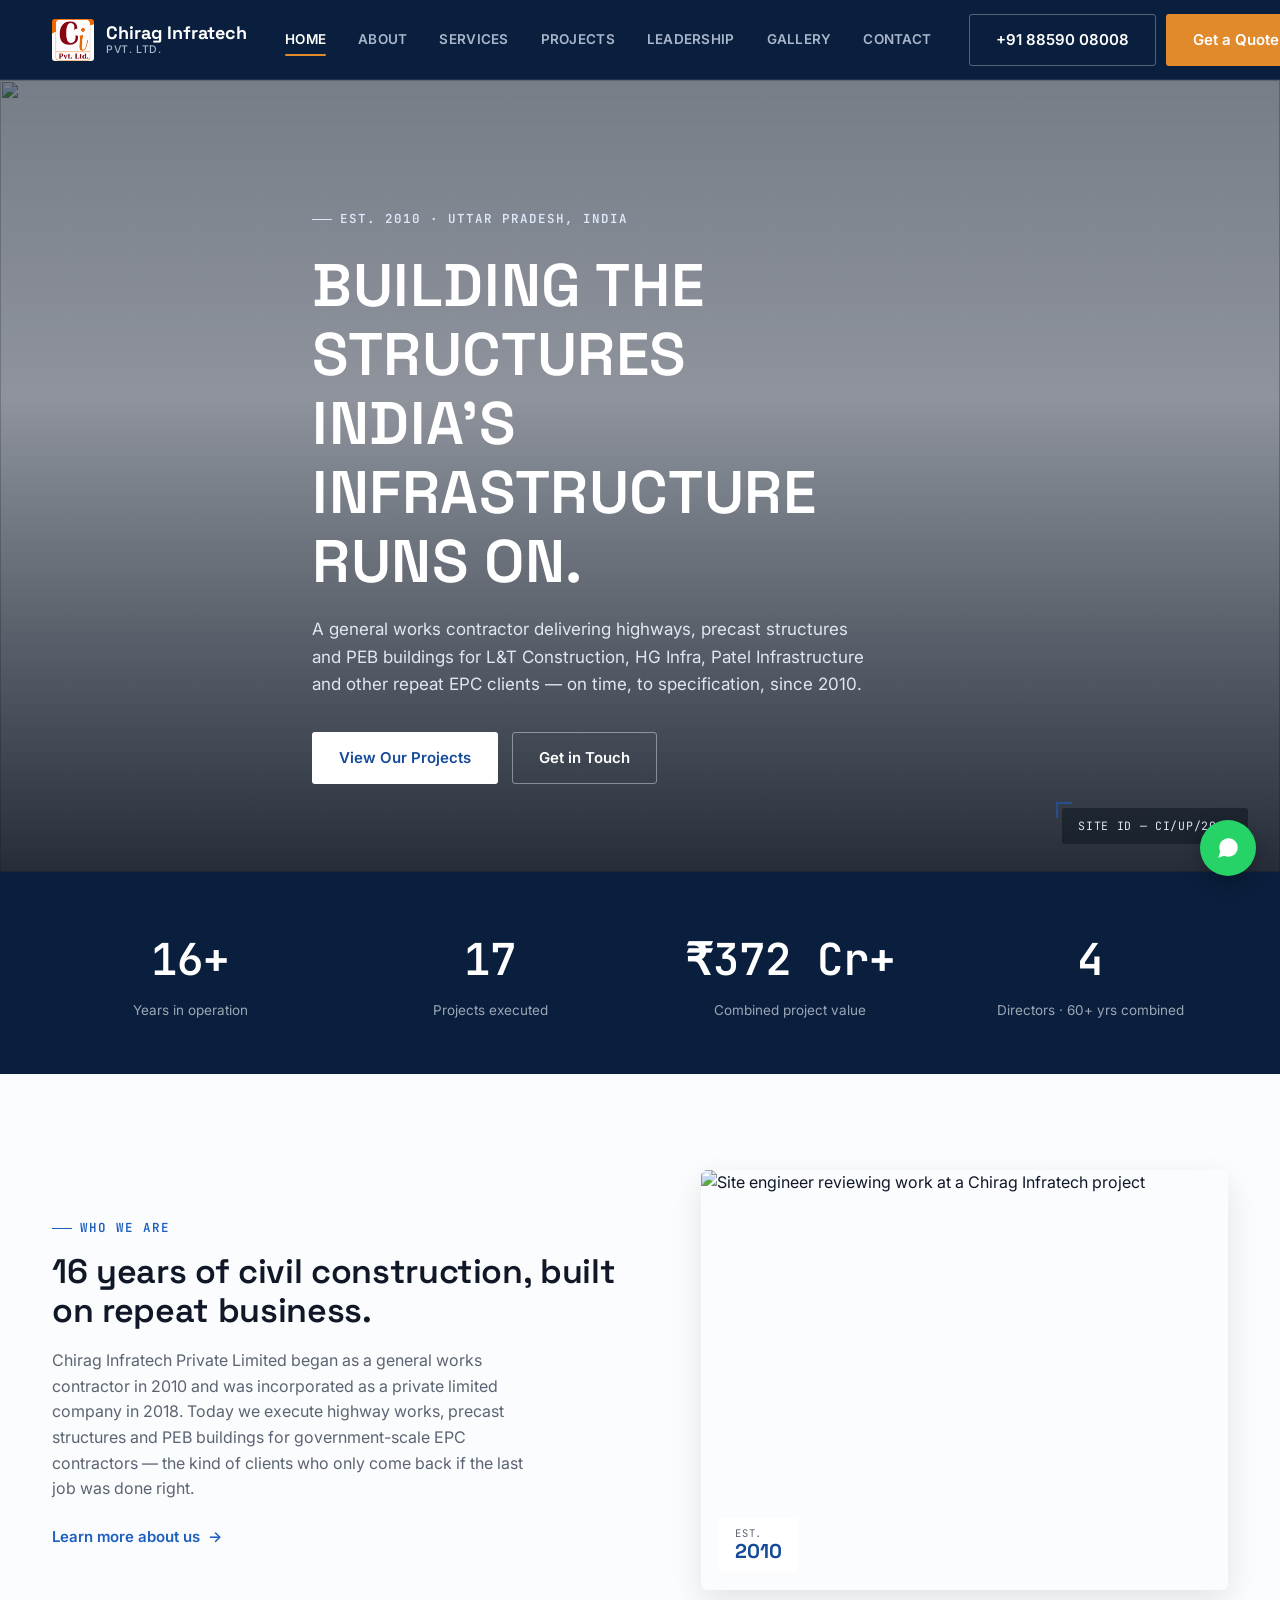
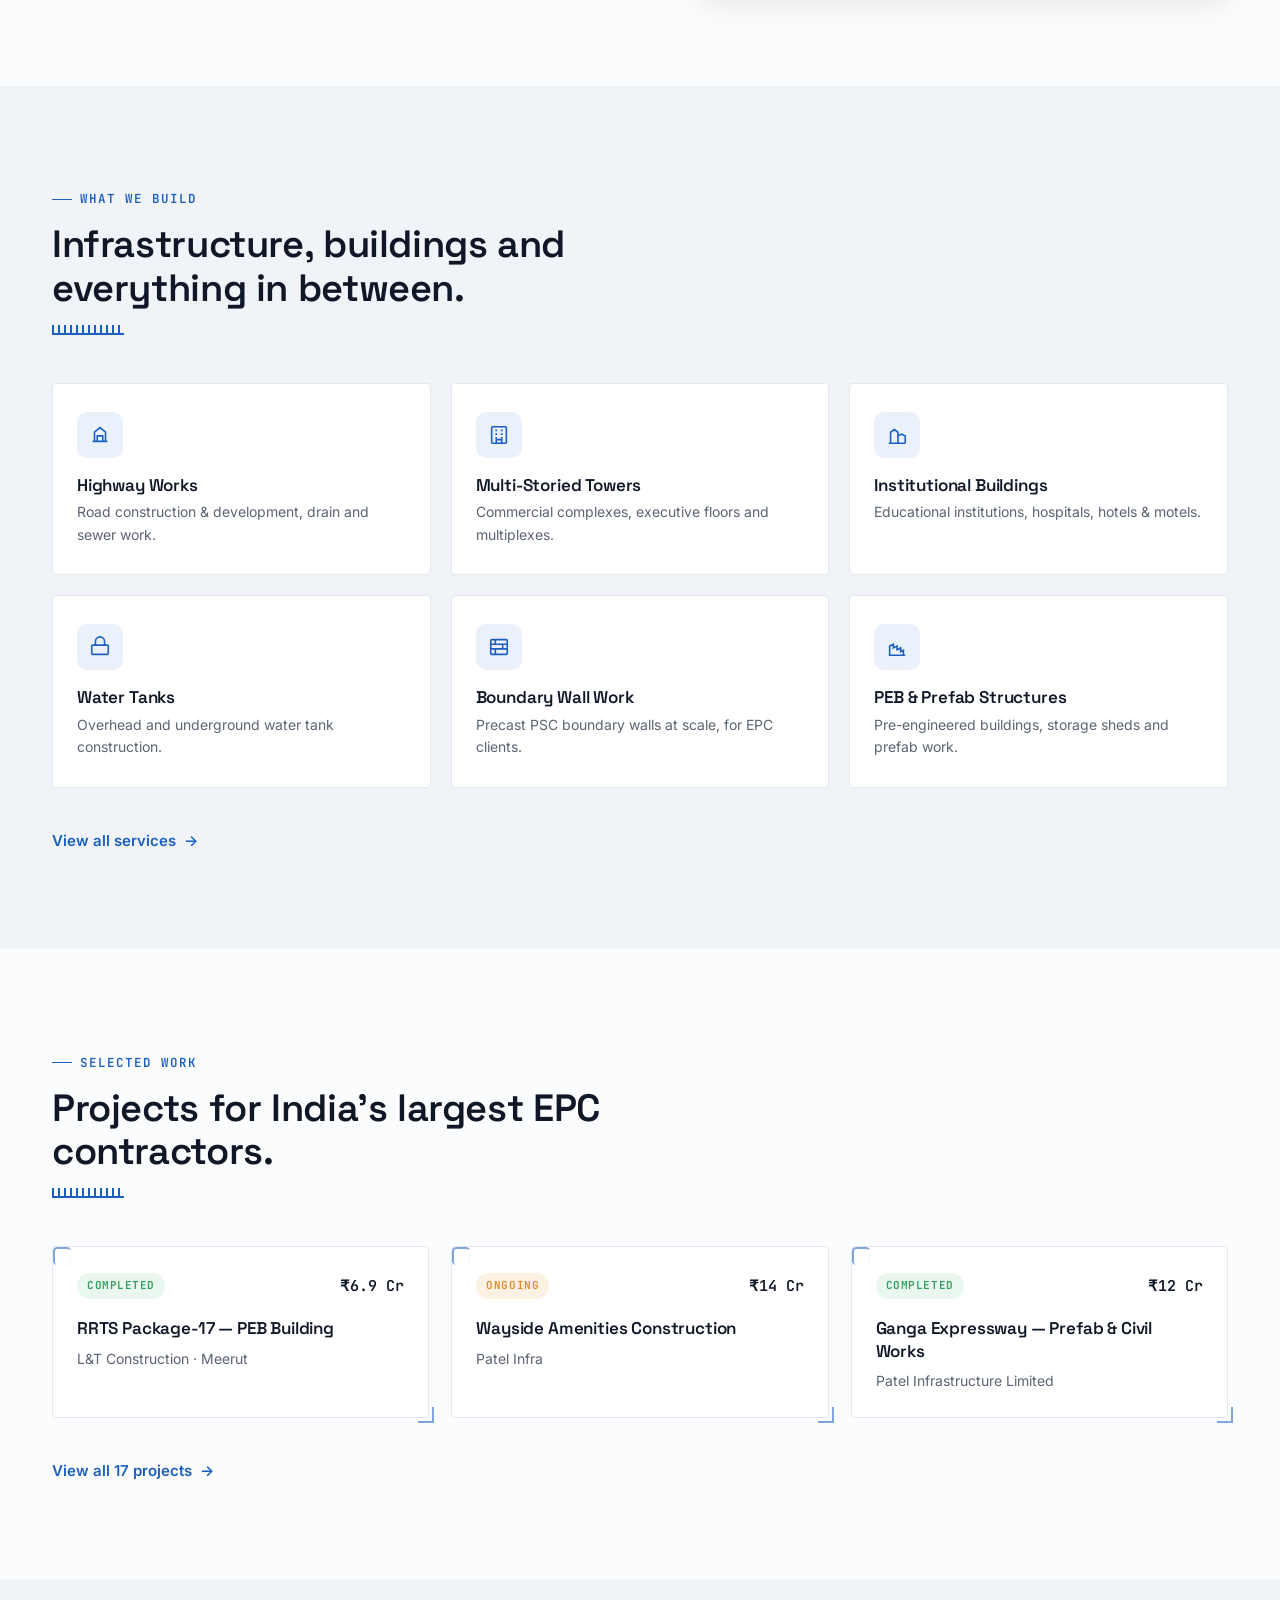
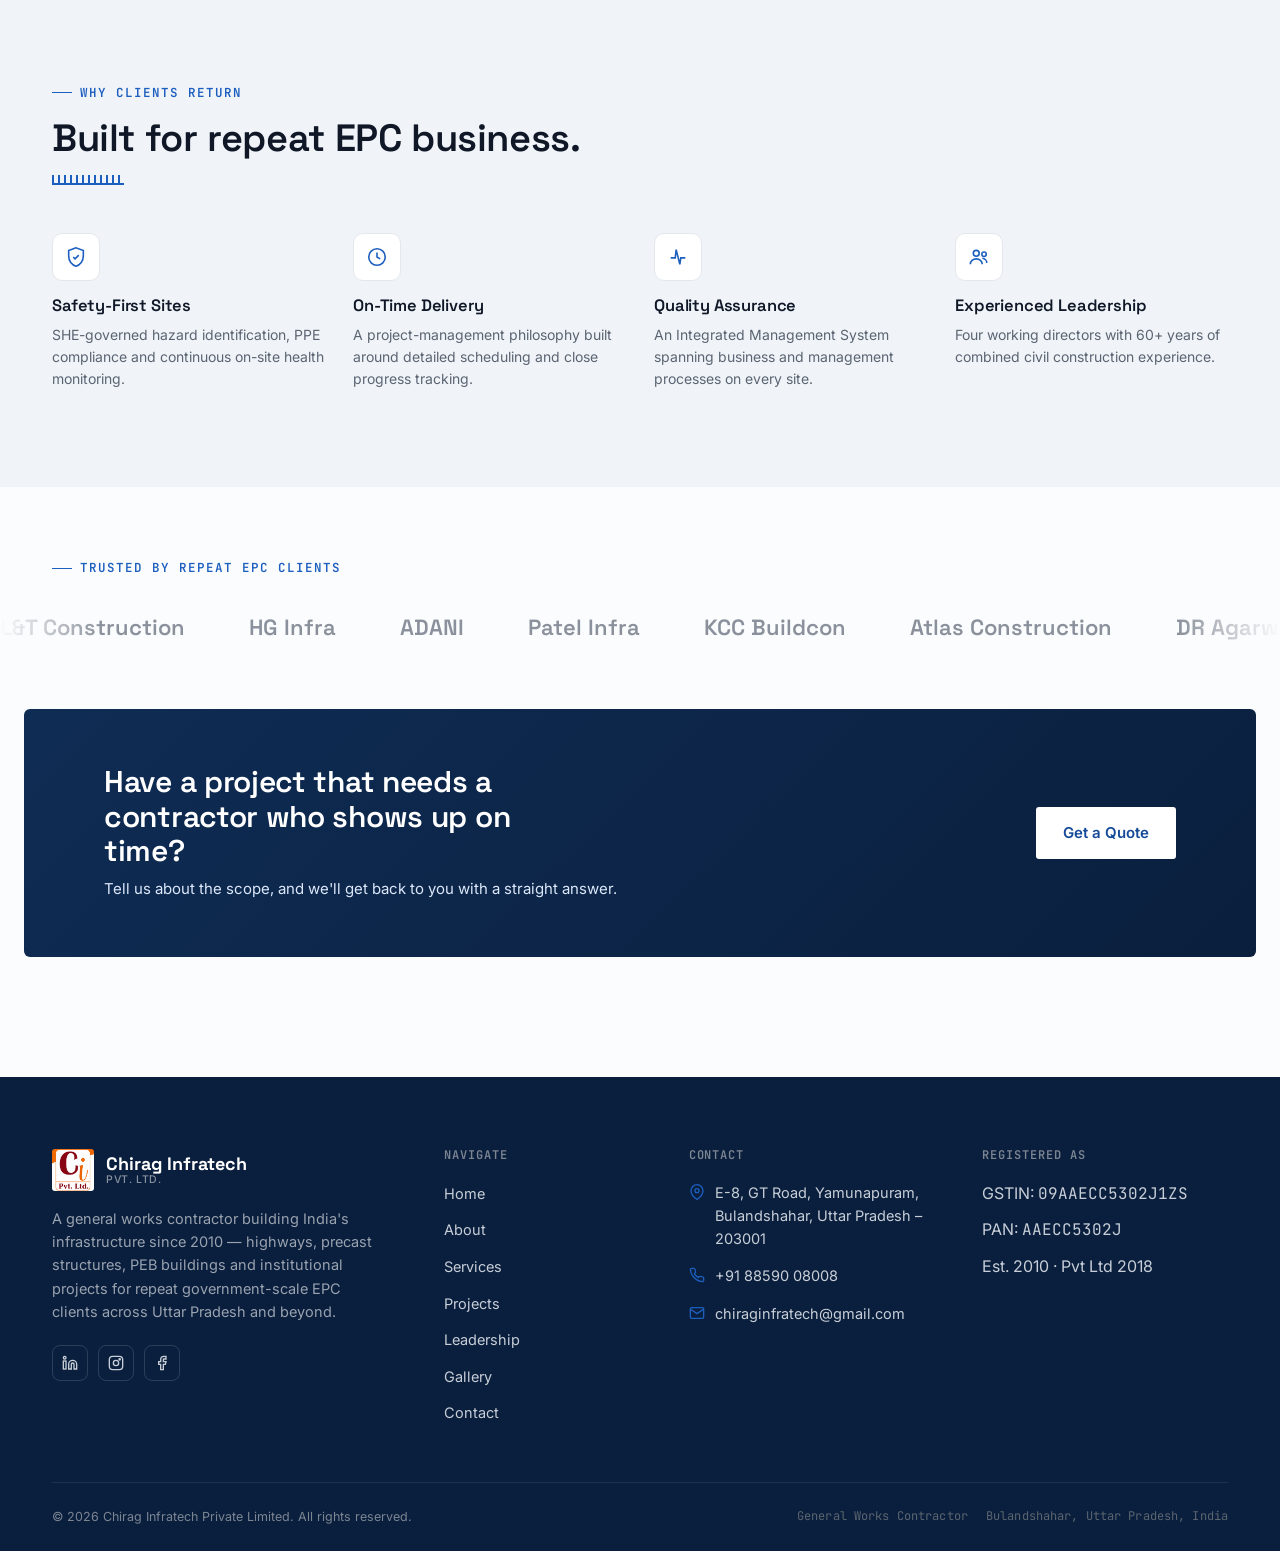
==== index.html @ fa5e91a7 "Initial commit — Chirag Infratech website" ====
<!DOCTYPE html>
<html lang="en">
<head>
<meta charset="UTF-8">
<meta name="viewport" content="width=device-width, initial-scale=1.0">
<title>Chirag Infratech Private Limited — Building India's Infrastructure Since 2010</title>
<meta name="description" content="Chirag Infratech Private Limited is a general works contractor delivering highways, precast structures, PEB buildings and institutional projects for L&amp;T Construction, HG Infra, Patel Infrastructure and other repeat EPC clients across India.">
<link rel="canonical" href="https://www.chiraginfratech.in/">
<link rel="icon" href="assets/Logo.png" type="image/png">
<link rel="apple-touch-icon" href="assets/Logo.png">

<meta property="og:type" content="website">
<meta property="og:site_name" content="Chirag Infratech Private Limited">
<meta property="og:title" content="Chirag Infratech Private Limited — Building India's Infrastructure Since 2010">
<meta property="og:description" content="Chirag Infratech Private Limited is a general works contractor delivering highways, precast structures, PEB buildings and institutional projects for L&amp;T Construction, HG Infra, Patel Infrastructure and other repeat EPC clients across India.">
<meta property="og:url" content="https://www.chiraginfratech.in/">
<meta property="og:image" content="https://www.chiraginfratech.in/assets/Site%20Photos%20%26%20Videos/Site%20Photo%2016.jpeg">
<meta name="twitter:card" content="summary_large_image">
<meta name="twitter:title" content="Chirag Infratech Private Limited — Building India's Infrastructure Since 2010">
<meta name="twitter:description" content="Chirag Infratech Private Limited is a general works contractor delivering highways, precast structures, PEB buildings and institutional projects for L&amp;T Construction, HG Infra, Patel Infrastructure and other repeat EPC clients across India.">
<meta name="twitter:image" content="https://www.chiraginfratech.in/assets/Site%20Photos%20%26%20Videos/Site%20Photo%2016.jpeg">

<link rel="preconnect" href="https://fonts.googleapis.com">
<link rel="stylesheet" href="css/style.css">
<link rel="stylesheet" href="css/home.css">

<script type="application/ld+json">
{
  "@context": "https://schema.org",
  "@type": "GeneralContractor",
  "name": "Chirag Infratech Private Limited",
  "alternateName": "Chirag Infratech",
  "url": "https://www.chiraginfratech.in/",
  "logo": "https://www.chiraginfratech.in/assets/Logo.png",
  "image": "https://www.chiraginfratech.in/assets/Site%20Photos%20%26%20Videos/Site%20Photo%2016.jpeg",
  "description": "General works contractor delivering highways, precast structures, PEB buildings and institutional projects since 2010.",
  "telephone": "+91-88590-08008",
  "email": "chiraginfratech@gmail.com",
  "foundingDate": "2010",
  "address": {
    "@type": "PostalAddress",
    "streetAddress": "E-8, GT Road, Yamunapuram",
    "addressLocality": "Bulandshahar",
    "addressRegion": "Uttar Pradesh",
    "postalCode": "203001",
    "addressCountry": "IN"
  },
  "areaServed": "IN",
  "sameAs": []
}
</script>
</head>
<body>

<!-- ============================== NAV ============================== -->
<header class="site-header">
  <div class="container nav-inner">
    <a href="index.html" class="brand">
      <img src="assets/Logo.png" alt="Chirag Infratech Pvt. Ltd." class="brand-mark">
      <span class="brand-text">
        Chirag Infratech
        <small>Pvt. Ltd.</small>
      </span>
    </a>

    <nav class="nav-links" id="navLinks">
      <a href="index.html" class="is-active">Home</a>
      <a href="about.html">About</a>
      <a href="services.html">Services</a>
      <a href="projects.html">Projects</a>
      <a href="leadership.html">Leadership</a>
      <a href="gallery.html">Gallery</a>
      <a href="contact.html">Contact</a>
    </nav>

    <div class="nav-cta">
      <a href="tel:+918859008008" class="btn btn-secondary">+91 88590 08008</a>
      <a href="contact.html" class="btn btn-primary">Get a Quote</a>
    </div>

    <button class="nav-toggle" aria-label="Toggle navigation menu" aria-expanded="false">
      <span></span>
    </button>
  </div>
</header>

<main>

<!-- ============================== HERO ============================== -->
<section class="hero">
  <div class="hero-media" aria-hidden="true">
    <img src="https://images.unsplash.com/photo-1751808830304-51c95ed33b10?auto=format&fit=crop&w=1900&q=70" alt="" loading="eager">
    <div class="hero-scrim"></div>
    <div class="hero-grid-overlay"></div>
  </div>

  <div class="container hero-inner reveal">
    <span class="eyebrow eyebrow-on-dark">Est. 2010 · Uttar Pradesh, India</span>
    <h1 class="hero-title">Building the structures<br>India's infrastructure<br>runs on.</h1>
    <p class="hero-sub">A general works contractor delivering highways, precast structures and
      PEB buildings for L&amp;T Construction, HG Infra, Patel Infrastructure and other repeat
      EPC clients — on time, to specification, since 2010.</p>
    <div class="hero-actions">
      <a href="projects.html" class="btn btn-on-dark">View Our Projects</a>
      <a href="contact.html" class="btn btn-secondary btn-on-dark-outline">Get in Touch</a>
    </div>
  </div>

  <div class="hero-tag tag-corners" aria-hidden="true">
    <span class="mono">SITE ID — CI/UP/2010</span>
  </div>
</section>

<!-- ============================== STAT STRIP ============================== -->
<section class="stat-strip reveal">
  <div class="container stat-grid">
    <div class="stat-item">
      <span class="stat-num mono" data-count="16" data-suffix="+">0</span>
      <span class="stat-label">Years in operation</span>
    </div>
    <div class="stat-item">
      <span class="stat-num mono" data-count="17">0</span>
      <span class="stat-label">Projects executed</span>
    </div>
    <div class="stat-item">
      <span class="stat-num mono" data-count="372.4" data-prefix="₹" data-suffix=" Cr+">₹0</span>
      <span class="stat-label">Combined project value</span>
    </div>
    <div class="stat-item">
      <span class="stat-num mono" data-count="4">0</span>
      <span class="stat-label">Directors · 60+ yrs combined</span>
    </div>
  </div>
</section>

<!-- ============================== ABOUT SNAPSHOT ============================== -->
<section class="section about-snapshot">
  <div class="container about-grid">
    <div class="about-copy reveal">
      <span class="eyebrow">Who we are</span>
      <h2>16 years of civil construction, built on repeat business.</h2>
      <p>Chirag Infratech Private Limited began as a general works contractor in 2010 and
        was incorporated as a private limited company in 2018. Today we execute highway
        works, precast structures and PEB buildings for government-scale EPC contractors —
        the kind of clients who only come back if the last job was done right.</p>
      <a href="about.html" class="link-arrow">Learn more about us <span aria-hidden="true">→</span></a>
    </div>
    <div class="about-media reveal tag-corners">
      <img src="https://images.unsplash.com/photo-1635249578213-68b0aa67fdf7?auto=format&fit=crop&w=1000&q=70" alt="Site engineer reviewing work at a Chirag Infratech project" loading="lazy">
      <div class="about-media-badge">
        <span class="mono">EST.</span>
        <strong>2010</strong>
      </div>
    </div>
  </div>
</section>

<!-- ============================== SERVICES PREVIEW ============================== -->
<section class="section section-alt">
  <div class="container">
    <div class="section-head reveal">
      <span class="eyebrow">What we build</span>
      <h2>Infrastructure, buildings and everything in between.</h2>
      <div class="tick-rule"></div>
    </div>

    <div class="service-grid">
      <a href="services.html" class="service-card reveal">
        <span class="service-icon">
          <svg viewBox="0 0 24 24" fill="none" stroke="currentColor" stroke-width="1.75"><path d="M4 19h16M6 19V9l6-5 6 5v10M9 19v-6h6v6"/></svg>
        </span>
        <h3>Highway Works</h3>
        <p>Road construction &amp; development, drain and sewer work.</p>
      </a>
      <a href="services.html" class="service-card reveal">
        <span class="service-icon">
          <svg viewBox="0 0 24 24" fill="none" stroke="currentColor" stroke-width="1.75"><rect x="4" y="3" width="16" height="18" rx="1"/><path d="M9 21v-4h6v4M8 7h2M14 7h2M8 11h2M14 11h2M8 15h2M14 15h2"/></svg>
        </span>
        <h3>Multi-Storied Towers</h3>
        <p>Commercial complexes, executive floors and multiplexes.</p>
      </a>
      <a href="services.html" class="service-card reveal">
        <span class="service-icon">
          <svg viewBox="0 0 24 24" fill="none" stroke="currentColor" stroke-width="1.75"><path d="M3 21h18M5 21V9l4-3 4 3v12M13 21V13l4-2 4 2v8"/></svg>
        </span>
        <h3>Institutional Buildings</h3>
        <p>Educational institutions, hospitals, hotels &amp; motels.</p>
      </a>
      <a href="services.html" class="service-card reveal">
        <span class="service-icon">
          <svg viewBox="0 0 24 24" fill="none" stroke="currentColor" stroke-width="1.75"><rect x="3" y="10" width="18" height="10" rx="1"/><path d="M7 10V6a5 5 0 0 1 10 0v4"/></svg>
        </span>
        <h3>Water Tanks</h3>
        <p>Overhead and underground water tank construction.</p>
      </a>
      <a href="services.html" class="service-card reveal">
        <span class="service-icon">
          <svg viewBox="0 0 24 24" fill="none" stroke="currentColor" stroke-width="1.75"><rect x="3" y="4" width="18" height="16" rx="1"/><path d="M3 9h18M3 14h18M8 4v5M16 9v5M8 14v6"/></svg>
        </span>
        <h3>Boundary Wall Work</h3>
        <p>Precast PSC boundary walls at scale, for EPC clients.</p>
      </a>
      <a href="services.html" class="service-card reveal">
        <span class="service-icon">
          <svg viewBox="0 0 24 24" fill="none" stroke="currentColor" stroke-width="1.75"><path d="M3 21h18M4 21V11l4-2v4l4-2v4l4-2v4l3-1.5V21"/></svg>
        </span>
        <h3>PEB &amp; Prefab Structures</h3>
        <p>Pre-engineered buildings, storage sheds and prefab work.</p>
      </a>
    </div>

    <div class="section-cta-inline reveal">
      <a href="services.html" class="link-arrow">View all services <span aria-hidden="true">→</span></a>
    </div>
  </div>
</section>

<!-- ============================== FEATURED PROJECTS ============================== -->
<section class="section">
  <div class="container">
    <div class="section-head reveal">
      <span class="eyebrow">Selected work</span>
      <h2>Projects for India's largest EPC contractors.</h2>
      <div class="tick-rule"></div>
    </div>

    <div class="project-grid">
      <article class="project-card reveal tag-corners">
        <div class="project-card-top">
          <span class="status-tag status-completed">Completed</span>
          <span class="project-value mono">₹6.9 Cr</span>
        </div>
        <h3>RRTS Package-17 — PEB Building</h3>
        <p class="project-client">L&amp;T Construction · Meerut</p>
      </article>

      <article class="project-card reveal tag-corners">
        <div class="project-card-top">
          <span class="status-tag status-ongoing">Ongoing</span>
          <span class="project-value mono">₹14 Cr</span>
        </div>
        <h3>Wayside Amenities Construction</h3>
        <p class="project-client">Patel Infra</p>
      </article>

      <article class="project-card reveal tag-corners">
        <div class="project-card-top">
          <span class="status-tag status-completed">Completed</span>
          <span class="project-value mono">₹12 Cr</span>
        </div>
        <h3>Ganga Expressway — Prefab &amp; Civil Works</h3>
        <p class="project-client">Patel Infrastructure Limited</p>
      </article>
    </div>

    <div class="section-cta-inline reveal">
      <a href="projects.html" class="link-arrow">View all 17 projects <span aria-hidden="true">→</span></a>
    </div>
  </div>
</section>

<!-- ============================== WHY CHOOSE US ============================== -->
<section class="section section-alt why-us">
  <div class="container">
    <div class="section-head reveal">
      <span class="eyebrow">Why clients return</span>
      <h2>Built for repeat EPC business.</h2>
      <div class="tick-rule"></div>
    </div>

    <div class="why-grid">
      <div class="why-item reveal">
        <span class="why-icon">
          <svg viewBox="0 0 24 24" fill="none" stroke="currentColor" stroke-width="1.75"><path d="M12 2 4 5v6c0 5.2 3.4 9.8 8 11 4.6-1.2 8-5.8 8-11V5l-8-3z"/><path d="m9 12 2 2 4-4"/></svg>
        </span>
        <h3>Safety-First Sites</h3>
        <p>SHE-governed hazard identification, PPE compliance and continuous on-site health monitoring.</p>
      </div>
      <div class="why-item reveal">
        <span class="why-icon">
          <svg viewBox="0 0 24 24" fill="none" stroke="currentColor" stroke-width="1.75"><circle cx="12" cy="12" r="9"/><path d="M12 7v5l3.5 2"/></svg>
        </span>
        <h3>On-Time Delivery</h3>
        <p>A project-management philosophy built around detailed scheduling and close progress tracking.</p>
      </div>
      <div class="why-item reveal">
        <span class="why-icon">
          <svg viewBox="0 0 24 24" fill="none" stroke="currentColor" stroke-width="1.75"><path d="M4 13h5l1-9 4 16 1-7h5"/></svg>
        </span>
        <h3>Quality Assurance</h3>
        <p>An Integrated Management System spanning business and management processes on every site.</p>
      </div>
      <div class="why-item reveal">
        <span class="why-icon">
          <svg viewBox="0 0 24 24" fill="none" stroke="currentColor" stroke-width="1.75"><circle cx="9" cy="8" r="3.2"/><path d="M2.5 20c0-3.5 3-6 6.5-6s6.5 2.5 6.5 6"/><circle cx="17.5" cy="9" r="2.4"/><path d="M15.7 13.4c2.6.3 4.8 2.4 4.8 5.1"/></svg>
        </span>
        <h3>Experienced Leadership</h3>
        <p>Four working directors with 60+ years of combined civil construction experience.</p>
      </div>
    </div>
  </div>
</section>

<!-- ============================== CLIENT MARQUEE ============================== -->
<section class="client-marquee-section reveal">
  <div class="container">
    <span class="eyebrow marquee-eyebrow">Trusted by repeat EPC clients</span>
  </div>
  <div class="marquee" aria-hidden="false">
    <div class="marquee-track">
      <span>L&amp;T Construction</span>
      <span>HG Infra</span>
      <span>ADANI</span>
      <span>Patel Infra</span>
      <span>KCC Buildcon</span>
      <span>Atlas Construction</span>
      <span>DR Agarwal Infracon</span>
      <span>L&amp;T Construction</span>
      <span>HG Infra</span>
      <span>ADANI</span>
      <span>Patel Infra</span>
      <span>KCC Buildcon</span>
      <span>Atlas Construction</span>
      <span>DR Agarwal Infracon</span>
    </div>
  </div>
</section>

<!-- ============================== CTA BANNER ============================== -->
<section class="cta-banner reveal">
  <div class="container cta-banner-inner">
    <div>
      <h2>Have a project that needs a contractor who shows up on time?</h2>
      <p>Tell us about the scope, and we'll get back to you with a straight answer.</p>
    </div>
    <a href="contact.html" class="btn btn-on-dark">Get a Quote</a>
  </div>
</section>

</main>

<!-- ============================== FOOTER ============================== -->
<footer class="site-footer">
  <div class="container">
    <div class="footer-grid">

      <div class="footer-brand">
        <a href="index.html" class="brand">
          <img src="assets/Logo.png" alt="Chirag Infratech Pvt. Ltd." class="brand-mark">
          <span class="brand-text">
            Chirag Infratech
            <small>Pvt. Ltd.</small>
          </span>
        </a>
        <p class="footer-blurb">
          A general works contractor building India's infrastructure since 2010 —
          highways, precast structures, PEB buildings and institutional projects
          for repeat government-scale EPC clients across Uttar Pradesh and beyond.
        </p>
        <div class="footer-socials">
          <a href="#" aria-label="LinkedIn">
            <svg viewBox="0 0 24 24" fill="none" stroke="currentColor" stroke-width="2"><path d="M16 8a6 6 0 0 1 6 6v7h-4v-7a2 2 0 0 0-2-2 2 2 0 0 0-2 2v7h-4v-7a6 6 0 0 1 6-6z"/><rect x="2" y="9" width="4" height="12"/><circle cx="4" cy="4" r="2"/></svg>
          </a>
          <a href="#" aria-label="Instagram">
            <svg viewBox="0 0 24 24" fill="none" stroke="currentColor" stroke-width="2"><rect x="2" y="2" width="20" height="20" rx="5"/><circle cx="12" cy="12" r="4"/><circle cx="17.5" cy="6.5" r="1"/></svg>
          </a>
          <a href="#" aria-label="Facebook">
            <svg viewBox="0 0 24 24" fill="none" stroke="currentColor" stroke-width="2"><path d="M18 2h-3a5 5 0 0 0-5 5v3H7v4h3v8h4v-8h3l1-4h-4V7a1 1 0 0 1 1-1h3z"/></svg>
          </a>
        </div>
      </div>

      <div class="footer-col">
        <h4>Navigate</h4>
        <ul>
          <li><a href="index.html">Home</a></li>
          <li><a href="about.html">About</a></li>
          <li><a href="services.html">Services</a></li>
          <li><a href="projects.html">Projects</a></li>
          <li><a href="leadership.html">Leadership</a></li>
          <li><a href="gallery.html">Gallery</a></li>
          <li><a href="contact.html">Contact</a></li>
        </ul>
      </div>

      <div class="footer-col">
        <h4>Contact</h4>
        <div class="footer-contact-item">
          <svg viewBox="0 0 24 24" fill="none" stroke="currentColor" stroke-width="2"><path d="M21 10c0 7-9 13-9 13s-9-6-9-13a9 9 0 0 1 18 0z"/><circle cx="12" cy="10" r="3"/></svg>
          <address>E-8, GT Road, Yamunapuram,<br>Bulandshahar, Uttar Pradesh – 203001</address>
        </div>
        <div class="footer-contact-item">
          <svg viewBox="0 0 24 24" fill="none" stroke="currentColor" stroke-width="2"><path d="M22 16.92v3a2 2 0 0 1-2.18 2 19.79 19.79 0 0 1-8.63-3.07 19.5 19.5 0 0 1-6-6 19.79 19.79 0 0 1-3.07-8.67A2 2 0 0 1 4.11 2h3a2 2 0 0 1 2 1.72c.13.96.36 1.9.68 2.81a2 2 0 0 1-.45 2.11L8.09 9.91a16 16 0 0 0 6 6l1.27-1.27a2 2 0 0 1 2.11-.45c.91.32 1.85.55 2.81.68A2 2 0 0 1 22 16.92z"/></svg>
          <a href="tel:+918859008008">+91 88590 08008</a>
        </div>
        <div class="footer-contact-item">
          <svg viewBox="0 0 24 24" fill="none" stroke="currentColor" stroke-width="2"><path d="M4 4h16v16H4z" opacity="0"/><path d="M22 6l-10 7L2 6"/><rect x="2" y="4" width="20" height="16" rx="2"/></svg>
          <a href="mailto:chiraginfratech@gmail.com">chiraginfratech@gmail.com</a>
        </div>
      </div>

      <div class="footer-col">
        <h4>Registered As</h4>
        <ul>
          <li>GSTIN: <span class="mono">09AAECC5302J1ZS</span></li>
          <li>PAN: <span class="mono">AAECC5302J</span></li>
          <li>Est. 2010 · Pvt Ltd 2018</li>
        </ul>
      </div>

    </div>

    <div class="container footer-bottom">
      <span>&copy; 2026 Chirag Infratech Private Limited. All rights reserved.</span>
      <div class="footer-legal">
        <span>General Works Contractor</span>
        <span>Bulandshahar, Uttar Pradesh, India</span>
      </div>
    </div>
  </div>
</footer>

<a href="https://wa.me/918859008008?text=Hi%2C%20I%27d%20like%20to%20enquire%20about%20a%20project%20with%20Chirag%20Infratech." target="_blank" rel="noopener" class="whatsapp-float" aria-label="Chat with us on WhatsApp">
  <svg viewBox="0 0 24 24" fill="currentColor"><path d="M21 11.5a8.38 8.38 0 0 1-.9 3.8 8.5 8.5 0 0 1-7.6 4.7 8.38 8.38 0 0 1-3.8-.9L3 21l1.9-5.7a8.38 8.38 0 0 1-.9-3.8 8.5 8.5 0 0 1 4.7-7.6 8.38 8.38 0 0 1 3.8-.9h.5a8.48 8.48 0 0 1 8 8v.5z"/></svg>
</a>

<div class="mobile-quote-bar">
  <a href="tel:+918859008008" class="btn btn-secondary" style="color:#fff; border-color:rgba(255,255,255,0.3);">Call Now</a>
  <a href="contact.html" class="btn btn-primary">Get a Quote</a>
</div>

<script src="js/script.js"></script>
<script src="js/home.js"></script>
</body>
</html>
---- css/style.css ----
/* ==========================================================================
   Chirag Infratech Private Limited — Shared Stylesheet
   ========================================================================== */

@import url('https://fonts.googleapis.com/css2?family=Space+Grotesk:wght@500;600;700&family=Inter:wght@400;500;600;700&family=JetBrains+Mono:wght@500;600&display=swap');

:root {
  /* Color */
  --bg-primary: #FBFCFD;
  --bg-alt: #F0F4F8;
  --surface: #FFFFFF;
  --text-primary: #101828;
  --text-secondary: #5B6472;
  --accent: #1D5FBF;
  --accent-dark: #154A99;
  --accent-tint: #EAF1FB;
  --secondary-accent: #E08A2C;
  --secondary-accent-tint: #FCF1E2;
  --success: #2F9E5B;
  --success-tint: #E9F7EF;
  --border: #E4E8ED;
  --border-strong: #D3D9E0;

  /* Corporate navy — header, footer, hero scrims, dark panels */
  --navy: #0A1F3D;
  --navy-2: #0F2C54;
  --navy-3: #14396B;
  --on-navy: #FFFFFF;
  --on-navy-muted: #A9B7CC;

  /* Type */
  --font-display: 'Space Grotesk', 'Inter', sans-serif;
  --font-body: 'Inter', sans-serif;
  --font-mono: 'JetBrains Mono', monospace;

  /* Shadow */
  --shadow-sm: 0 1px 2px rgba(16, 24, 40, 0.05);
  --shadow-md: 0 4px 20px rgba(16, 24, 40, 0.06);
  --shadow-lg: 0 12px 32px rgba(16, 24, 40, 0.10);

  /* Layout — sharper, more corporate corners than a SaaS product */
  --container-width: 1240px;
  --nav-height: 80px;
  --radius-sm: 3px;
  --radius-md: 4px;
  --radius-lg: 6px;
}

* { margin: 0; padding: 0; box-sizing: border-box; }

html { scroll-behavior: smooth; }

@media (prefers-reduced-motion: reduce) {
  html { scroll-behavior: auto; }
  *, *::before, *::after {
    animation-duration: 0.01ms !important;
    animation-iteration-count: 1 !important;
    transition-duration: 0.01ms !important;
    scroll-behavior: auto !important;
  }
}

body {
  font-family: var(--font-body);
  color: var(--text-primary);
  background: var(--bg-primary);
  line-height: 1.6;
  -webkit-font-smoothing: antialiased;
  overflow-x: hidden;
}

img { max-width: 100%; display: block; }

a { color: inherit; text-decoration: none; }

ul { list-style: none; }

h1, h2, h3, h4 {
  font-family: var(--font-display);
  font-weight: 600;
  line-height: 1.15;
  letter-spacing: -0.01em;
  color: var(--text-primary);
}

.container {
  max-width: var(--container-width);
  margin: 0 auto;
  padding: 0 32px;
}

:focus-visible {
  outline: 2px solid var(--accent);
  outline-offset: 3px;
  border-radius: 4px;
}

.mono { font-family: var(--font-mono); }

/* ==========================================================================
   WhatsApp float button + sticky mobile quote bar
   ========================================================================== */

.whatsapp-float {
  position: fixed; right: 24px; bottom: 24px; z-index: 90;
  width: 56px; height: 56px; border-radius: 50%; background: #25D366; color: #fff;
  display: flex; align-items: center; justify-content: center;
  box-shadow: 0 6px 20px rgba(0,0,0,0.28); transition: transform 0.2s ease, box-shadow 0.2s ease;
}
.whatsapp-float:hover { transform: scale(1.08); box-shadow: 0 8px 24px rgba(0,0,0,0.32); }
.whatsapp-float svg { width: 26px; height: 26px; }

.mobile-quote-bar {
  display: none;
  position: fixed; left: 0; right: 0; bottom: 0; z-index: 95;
  background: var(--navy); padding: 10px 16px; gap: 10px;
  box-shadow: 0 -4px 16px rgba(0,0,0,0.2);
}
.mobile-quote-bar .btn { flex: 1; }

@media (max-width: 900px) {
  .mobile-quote-bar { display: flex; }
  .whatsapp-float { bottom: 84px; right: 16px; width: 50px; height: 50px; }
  .whatsapp-float svg { width: 24px; height: 24px; }
  body { padding-bottom: 68px; }
}
@media (prefers-reduced-motion: reduce) { .whatsapp-float:hover { transform: none; } }

/* ==========================================================================
   Signature element — site-tag corner brackets + measurement-tick rule
   ========================================================================== */

.tag-corners {
  position: relative;
}
.tag-corners::before,
.tag-corners::after {
  content: '';
  position: absolute;
  width: 14px;
  height: 14px;
  border: 2px solid var(--accent);
  opacity: 0.55;
}
.tag-corners::before {
  top: -6px;
  left: -6px;
  border-right: none;
  border-bottom: none;
}
.tag-corners::after {
  bottom: -6px;
  right: -6px;
  border-left: none;
  border-top: none;
}

.tick-rule {
  --tick-count: 16;
  width: 72px;
  height: 10px;
  margin-top: 14px;
  background-image: repeating-linear-gradient(
    to right,
    var(--accent) 0,
    var(--accent) 2px,
    transparent 2px,
    transparent 6px
  );
  background-size: 100% 100%;
  background-position: bottom;
  background-repeat: no-repeat;
  position: relative;
}
.tick-rule::after {
  content: '';
  position: absolute;
  bottom: 0;
  left: 0;
  width: 100%;
  height: 2px;
  background: var(--accent);
}

.eyebrow {
  display: inline-flex;
  align-items: center;
  gap: 8px;
  font-family: var(--font-mono);
  font-size: 12.5px;
  font-weight: 600;
  letter-spacing: 0.08em;
  text-transform: uppercase;
  color: var(--accent);
}
.eyebrow::before {
  content: '';
  width: 20px;
  height: 1px;
  background: var(--accent);
}

/* ==========================================================================
   Buttons
   ========================================================================== */

.btn {
  display: inline-flex;
  align-items: center;
  justify-content: center;
  gap: 8px;
  padding: 13px 26px;
  border-radius: var(--radius-sm);
  font-family: var(--font-body);
  font-weight: 600;
  font-size: 15px;
  border: 1.5px solid transparent;
  cursor: pointer;
  transition: transform 0.18s ease, box-shadow 0.18s ease, background-color 0.18s ease, color 0.18s ease, border-color 0.18s ease;
  white-space: nowrap;
}
.btn-primary {
  background: var(--accent);
  color: #fff;
  box-shadow: 0 2px 10px rgba(29, 95, 191, 0.25);
}
.btn-primary:hover {
  background: var(--accent-dark);
  transform: translateY(-1px);
  box-shadow: 0 6px 18px rgba(29, 95, 191, 0.3);
}
.btn-secondary {
  background: transparent;
  color: var(--text-primary);
  border-color: var(--border-strong);
}
.btn-secondary:hover {
  border-color: var(--accent);
  color: var(--accent);
  transform: translateY(-1px);
}
.btn-on-dark {
  background: #fff;
  color: var(--accent-dark);
}
.btn-on-dark:hover {
  background: var(--accent-tint);
  transform: translateY(-1px);
}

/* ==========================================================================
   Navigation
   ========================================================================== */

.site-header {
  position: sticky;
  top: 0;
  z-index: 100;
  height: var(--nav-height);
  display: flex;
  align-items: center;
  background: var(--navy);
  border-bottom: 1px solid rgba(255, 255, 255, 0.08);
  transition: box-shadow 0.25s ease;
}
.site-header.is-scrolled {
  box-shadow: 0 8px 24px rgba(6, 12, 24, 0.28);
}

.nav-inner {
  display: flex;
  align-items: center;
  justify-content: space-between;
  gap: 24px;
  width: 100%;
}

.brand {
  display: flex;
  align-items: center;
  gap: 12px;
  font-family: var(--font-display);
  font-weight: 700;
  font-size: 18px;
  color: var(--on-navy);
  flex-shrink: 0;
}
.brand-mark {
  height: 42px;
  width: auto;
  display: block;
  border-radius: var(--radius-sm);
  flex-shrink: 0;
}
.brand-text { display: flex; flex-direction: column; line-height: 1.15; }
.brand-text small {
  font-family: var(--font-body);
  font-weight: 500;
  font-size: 10.5px;
  letter-spacing: 0.06em;
  text-transform: uppercase;
  color: var(--on-navy-muted);
}

.nav-links {
  display: flex;
  align-items: center;
  gap: 4px;
}
.nav-links a {
  position: relative;
  padding: 8px 14px;
  border-radius: var(--radius-sm);
  font-size: 13.5px;
  font-weight: 600;
  letter-spacing: 0.02em;
  text-transform: uppercase;
  color: var(--on-navy-muted);
  transition: color 0.18s ease, background-color 0.18s ease;
}
.nav-links a:hover {
  color: var(--on-navy);
  background: rgba(255, 255, 255, 0.08);
}
.nav-links a.is-active {
  color: var(--on-navy);
}
.nav-links a.is-active::after {
  content: '';
  position: absolute;
  left: 14px;
  right: 14px;
  bottom: 2px;
  height: 2px;
  background: var(--secondary-accent);
  border-radius: 2px;
}

.nav-cta { display: flex; align-items: center; gap: 10px; flex-shrink: 0; }
.nav-cta .btn-secondary {
  color: var(--on-navy);
  border-color: rgba(255, 255, 255, 0.3);
}
.nav-cta .btn-secondary:hover {
  border-color: var(--on-navy);
  color: var(--on-navy);
  background: rgba(255, 255, 255, 0.08);
}
.nav-cta .btn-primary { background: var(--secondary-accent); box-shadow: none; }
.nav-cta .btn-primary:hover { background: #C57722; }

.nav-toggle {
  display: none;
  width: 40px;
  height: 40px;
  border-radius: var(--radius-sm);
  border: 1.5px solid rgba(255, 255, 255, 0.25);
  background: transparent;
  align-items: center;
  justify-content: center;
  cursor: pointer;
  flex-shrink: 0;
}
.nav-toggle span,
.nav-toggle span::before,
.nav-toggle span::after {
  content: '';
  display: block;
  width: 18px;
  height: 2px;
  background: var(--on-navy);
  position: relative;
  transition: transform 0.2s ease, opacity 0.2s ease;
}
.nav-toggle span::before { position: absolute; top: -6px; }
.nav-toggle span::after { position: absolute; top: 6px; }

@media (max-width: 900px) {
  .nav-links { display: none; }
  .nav-toggle { display: flex; }
  .nav-cta .btn-secondary { display: none; }

  .nav-links.is-open {
    display: flex;
    flex-direction: column;
    align-items: stretch;
    gap: 2px;
    position: absolute;
    top: var(--nav-height);
    left: 0;
    right: 0;
    background: var(--navy);
    border-bottom: 1px solid rgba(255, 255, 255, 0.1);
    box-shadow: var(--shadow-md);
    padding: 12px 20px 20px;
  }
  .nav-links.is-open a { padding: 12px 14px; }
  .nav-links.is-open a.is-active::after { display: none; }
}

/* ==========================================================================
   Footer
   ========================================================================== */

.site-footer {
  background: var(--navy);
  color: #C7CED7;
  padding: 72px 0 0;
  margin-top: 120px;
}

.footer-grid {
  display: grid;
  grid-template-columns: 1.4fr 0.8fr 1fr 1fr;
  gap: 48px;
  padding-bottom: 56px;
  border-bottom: 1px solid rgba(255, 255, 255, 0.08);
}

.footer-brand .brand { color: #fff; margin-bottom: 16px; }
.footer-brand .brand-text small { color: #8A93A0; }
.footer-blurb {
  font-size: 14.5px;
  color: #99A2AF;
  max-width: 320px;
  margin-bottom: 22px;
}

.footer-socials { display: flex; gap: 10px; }
.footer-socials a {
  width: 36px;
  height: 36px;
  border-radius: 8px;
  border: 1px solid rgba(255, 255, 255, 0.14);
  display: flex;
  align-items: center;
  justify-content: center;
  color: #C7CED7;
  transition: border-color 0.18s ease, color 0.18s ease, background-color 0.18s ease;
}
.footer-socials a:hover {
  border-color: var(--accent);
  color: #fff;
  background: rgba(29, 95, 191, 0.2);
}
.footer-socials svg { width: 16px; height: 16px; }

.footer-col h4 {
  font-family: var(--font-mono);
  font-size: 12px;
  font-weight: 600;
  letter-spacing: 0.08em;
  text-transform: uppercase;
  color: #7C8592;
  margin-bottom: 18px;
}
.footer-col ul { display: flex; flex-direction: column; gap: 11px; }
.footer-col a,
.footer-col address,
.footer-col p {
  font-size: 14.5px;
  font-style: normal;
  color: #C7CED7;
  transition: color 0.18s ease;
}
.footer-col a:hover { color: #fff; }

.footer-contact-item {
  display: flex;
  gap: 10px;
  align-items: flex-start;
  font-size: 14.5px;
  color: #C7CED7;
}
.footer-contact-item svg {
  width: 16px;
  height: 16px;
  flex-shrink: 0;
  margin-top: 3px;
  color: var(--accent);
}
.footer-contact-item + .footer-contact-item { margin-top: 14px; }

.footer-bottom {
  display: flex;
  align-items: center;
  justify-content: space-between;
  flex-wrap: wrap;
  gap: 12px;
  padding: 24px 0;
  font-size: 12.5px;
  color: #7C8592;
}
.footer-legal {
  display: flex;
  gap: 18px;
  flex-wrap: wrap;
  font-family: var(--font-mono);
  font-size: 12px;
  letter-spacing: 0.01em;
}
.footer-legal span { color: #5C6570; }

@media (max-width: 900px) {
  .footer-grid { grid-template-columns: 1fr 1fr; }
}
@media (max-width: 560px) {
  .footer-grid { grid-template-columns: 1fr; }
  .footer-bottom { flex-direction: column; align-items: flex-start; }
}
---- css/home.css ----
/* ==========================================================================
   Home page styles
   ========================================================================== */

/* ---- Scroll reveal ---- */
.reveal {
  opacity: 0;
  transform: translateY(24px);
  transition: opacity 0.7s cubic-bezier(0.16, 1, 0.3, 1), transform 0.7s cubic-bezier(0.16, 1, 0.3, 1);
}
.reveal.is-visible {
  opacity: 1;
  transform: translateY(0);
}
@media (prefers-reduced-motion: reduce) {
  .reveal { opacity: 1; transform: none; transition: none; }
}

.section { padding: 96px 0; }
.section-alt { background: var(--bg-alt); }

.section-head { max-width: 640px; margin-bottom: 48px; }
.section-head h2 { font-size: clamp(28px, 3.6vw, 38px); margin-top: 14px; }

.link-arrow {
  display: inline-flex;
  align-items: center;
  gap: 8px;
  font-weight: 600;
  color: var(--accent);
  font-size: 15px;
  transition: gap 0.18s ease;
}
.link-arrow:hover { gap: 13px; }

.section-cta-inline { margin-top: 40px; }

/* ---- Hero ---- */
.hero {
  position: relative;
  min-height: 88vh;
  display: flex;
  align-items: flex-end;
  overflow: hidden;
  padding-bottom: 88px;
}

.hero-media {
  position: absolute;
  inset: 0;
  z-index: 0;
}
.hero-media img {
  width: 100%;
  height: 100%;
  object-fit: cover;
  object-position: center 60%;
}
.hero-scrim {
  position: absolute;
  inset: 0;
  background:
    linear-gradient(180deg, rgba(9, 20, 38, 0.55) 0%, rgba(9, 20, 38, 0.45) 40%, rgba(8, 16, 30, 0.88) 100%);
}
.hero-grid-overlay {
  position: absolute;
  inset: 0;
  background-image:
    linear-gradient(rgba(255,255,255,0.06) 1px, transparent 1px),
    linear-gradient(90deg, rgba(255,255,255,0.06) 1px, transparent 1px);
  background-size: 64px 64px;
  mix-blend-mode: overlay;
  opacity: 0.5;
}

.hero-inner { position: relative; z-index: 1; max-width: 720px; }
.eyebrow-on-dark { color: #DCE8FA; }
.eyebrow-on-dark::before { background: #DCE8FA; }

.hero-title {
  font-size: clamp(36px, 5.6vw, 60px);
  text-transform: uppercase;
  letter-spacing: 0.01em;
  color: #fff;
  margin: 22px 0 20px;
}
.hero-sub {
  font-size: 17px;
  color: #E1E7F0;
  max-width: 560px;
  margin-bottom: 34px;
}
.hero-actions { display: flex; gap: 14px; flex-wrap: wrap; }
.btn-on-dark-outline {
  background: transparent;
  border-color: rgba(255, 255, 255, 0.4);
  color: #fff;
}
.btn-on-dark-outline:hover {
  border-color: #fff;
  color: #fff;
  background: rgba(255, 255, 255, 0.08);
}

.hero-tag {
  position: absolute;
  bottom: 28px;
  right: 32px;
  z-index: 1;
  background: rgba(14, 22, 32, 0.55);
  backdrop-filter: blur(6px);
  padding: 9px 16px;
  border-radius: var(--radius-sm);
  color: #DCE8FA;
  font-size: 11.5px;
  letter-spacing: 0.06em;
  display: none;
}
@media (min-width: 720px) { .hero-tag { display: block; } }

/* ---- Stat strip ---- */
.stat-strip {
  background: var(--navy);
  padding: 52px 0;
}
.stat-grid {
  display: grid;
  grid-template-columns: repeat(4, 1fr);
  gap: 24px;
}
.stat-item { text-align: center; }
.stat-num {
  display: block;
  font-size: clamp(30px, 4vw, 44px);
  font-weight: 600;
  color: #fff;
}
.stat-label {
  display: block;
  margin-top: 6px;
  font-size: 13.5px;
  color: #9BA6B5;
}
@media (max-width: 760px) {
  .stat-grid { grid-template-columns: repeat(2, 1fr); gap: 32px 16px; }
}

/* ---- About snapshot ---- */
.about-grid {
  display: grid;
  grid-template-columns: 1fr 0.9fr;
  gap: 64px;
  align-items: center;
}
.about-copy h2 { font-size: clamp(26px, 3.2vw, 34px); margin: 14px 0 18px; }
.about-copy p { color: var(--text-secondary); font-size: 16px; margin-bottom: 22px; max-width: 480px; }

.about-media { position: relative; border-radius: var(--radius-lg); overflow: hidden; box-shadow: var(--shadow-lg); }
.about-media img { width: 100%; height: 420px; object-fit: cover; }
.about-media-badge {
  position: absolute;
  bottom: 18px;
  left: 18px;
  background: rgba(255,255,255,0.92);
  backdrop-filter: blur(6px);
  border-radius: var(--radius-sm);
  padding: 10px 16px;
  display: flex;
  flex-direction: column;
  line-height: 1.1;
}
.about-media-badge .mono { font-size: 10.5px; color: var(--text-secondary); letter-spacing: 0.06em; }
.about-media-badge strong { font-family: var(--font-display); font-size: 20px; color: var(--accent-dark); }

@media (max-width: 860px) {
  .about-grid { grid-template-columns: 1fr; gap: 40px; }
  .about-media img { height: 300px; }
}

/* ---- Services preview ---- */
.service-grid {
  display: grid;
  grid-template-columns: repeat(3, 1fr);
  gap: 20px;
}
.service-card {
  background: var(--surface);
  border: 1px solid var(--border);
  border-radius: var(--radius-md);
  padding: 28px 24px;
  transition: transform 0.2s ease, box-shadow 0.2s ease, border-color 0.2s ease;
}
.service-card:hover {
  transform: translateY(-4px);
  box-shadow: var(--shadow-md);
  border-color: var(--border-strong);
}
.service-icon {
  display: inline-flex;
  align-items: center;
  justify-content: center;
  width: 46px;
  height: 46px;
  border-radius: 10px;
  background: var(--accent-tint);
  color: var(--accent);
  margin-bottom: 18px;
}
.service-icon svg { width: 22px; height: 22px; }
.service-card h3 { font-size: 17px; margin-bottom: 6px; }
.service-card p { font-size: 14px; color: var(--text-secondary); }

@media (max-width: 860px) { .service-grid { grid-template-columns: repeat(2, 1fr); } }
@media (max-width: 560px) { .service-grid { grid-template-columns: 1fr; } }

/* ---- Project cards ---- */
.project-grid {
  display: grid;
  grid-template-columns: repeat(3, 1fr);
  gap: 22px;
}
.project-card {
  position: relative;
  background: var(--surface);
  border: 1px solid var(--border);
  border-radius: var(--radius-md);
  padding: 26px 24px 24px;
  transition: transform 0.2s ease, box-shadow 0.2s ease;
}
.project-card::before {
  content: '';
  position: absolute;
  inset: 0;
  border-radius: var(--radius-md);
  padding: 1px;
  background: linear-gradient(135deg, transparent 60%, rgba(29,95,191,0.15));
  -webkit-mask: linear-gradient(#fff 0 0) content-box, linear-gradient(#fff 0 0);
  -webkit-mask-composite: xor;
  mask-composite: exclude;
  pointer-events: none;
}
.project-card:hover { transform: translateY(-4px); box-shadow: var(--shadow-md); }

.project-card-top {
  display: flex;
  align-items: center;
  justify-content: space-between;
  margin-bottom: 18px;
}
.status-tag {
  font-family: var(--font-mono);
  font-size: 11px;
  font-weight: 600;
  letter-spacing: 0.05em;
  text-transform: uppercase;
  padding: 4px 10px;
  border-radius: 100px;
}
.status-completed { background: var(--success-tint); color: var(--success); }
.status-ongoing { background: var(--secondary-accent-tint); color: var(--secondary-accent); }
.project-value { font-size: 15px; font-weight: 600; color: var(--text-primary); }
.project-card h3 { font-size: 17px; line-height: 1.35; margin-bottom: 8px; }
.project-client { font-size: 14px; color: var(--text-secondary); }

@media (max-width: 860px) { .project-grid { grid-template-columns: 1fr; } }

/* ---- Why us ---- */
.why-grid {
  display: grid;
  grid-template-columns: repeat(4, 1fr);
  gap: 28px;
}
.why-item { text-align: left; }
.why-icon {
  display: inline-flex;
  align-items: center;
  justify-content: center;
  width: 48px;
  height: 48px;
  border-radius: 10px;
  background: var(--surface);
  border: 1px solid var(--border);
  color: var(--accent);
  margin-bottom: 16px;
}
.why-icon svg { width: 22px; height: 22px; }
.why-item h3 { font-size: 16.5px; margin-bottom: 8px; }
.why-item p { font-size: 14px; color: var(--text-secondary); }

@media (max-width: 860px) { .why-grid { grid-template-columns: repeat(2, 1fr); } }
@media (max-width: 560px) { .why-grid { grid-template-columns: 1fr; } }

/* ---- Client marquee ---- */
.client-marquee-section { padding: 64px 0; overflow: hidden; }
.marquee-eyebrow { margin-bottom: 32px; display: inline-flex; }
.marquee { overflow: hidden; -webkit-mask-image: linear-gradient(90deg, transparent, #000 8%, #000 92%, transparent); mask-image: linear-gradient(90deg, transparent, #000 8%, #000 92%, transparent); }
.marquee-track {
  display: flex;
  width: max-content;
  gap: 64px;
  animation: marquee-scroll 28s linear infinite;
}
.marquee-track span {
  font-family: var(--font-display);
  font-weight: 600;
  font-size: 22px;
  color: var(--text-secondary);
  white-space: nowrap;
  opacity: 0.7;
}
@keyframes marquee-scroll {
  from { transform: translateX(0); }
  to { transform: translateX(-50%); }
}
@media (prefers-reduced-motion: reduce) {
  .marquee-track { animation: none; }
}

/* ---- CTA banner ---- */
.cta-banner {
  margin: 0 24px 96px;
  background: linear-gradient(135deg, var(--navy-2), var(--navy));
  border-radius: var(--radius-lg);
  padding: 56px 48px;
}
.cta-banner-inner {
  display: flex;
  align-items: center;
  justify-content: space-between;
  gap: 32px;
  flex-wrap: wrap;
}
.cta-banner h2 { color: #fff; font-size: clamp(22px, 2.6vw, 30px); max-width: 480px; }
.cta-banner p { color: #DCE8FA; margin-top: 8px; font-size: 15px; }

@media (max-width: 640px) {
  .cta-banner { margin: 0 16px 72px; padding: 40px 28px; }
  .cta-banner-inner { justify-content: flex-start; }
}
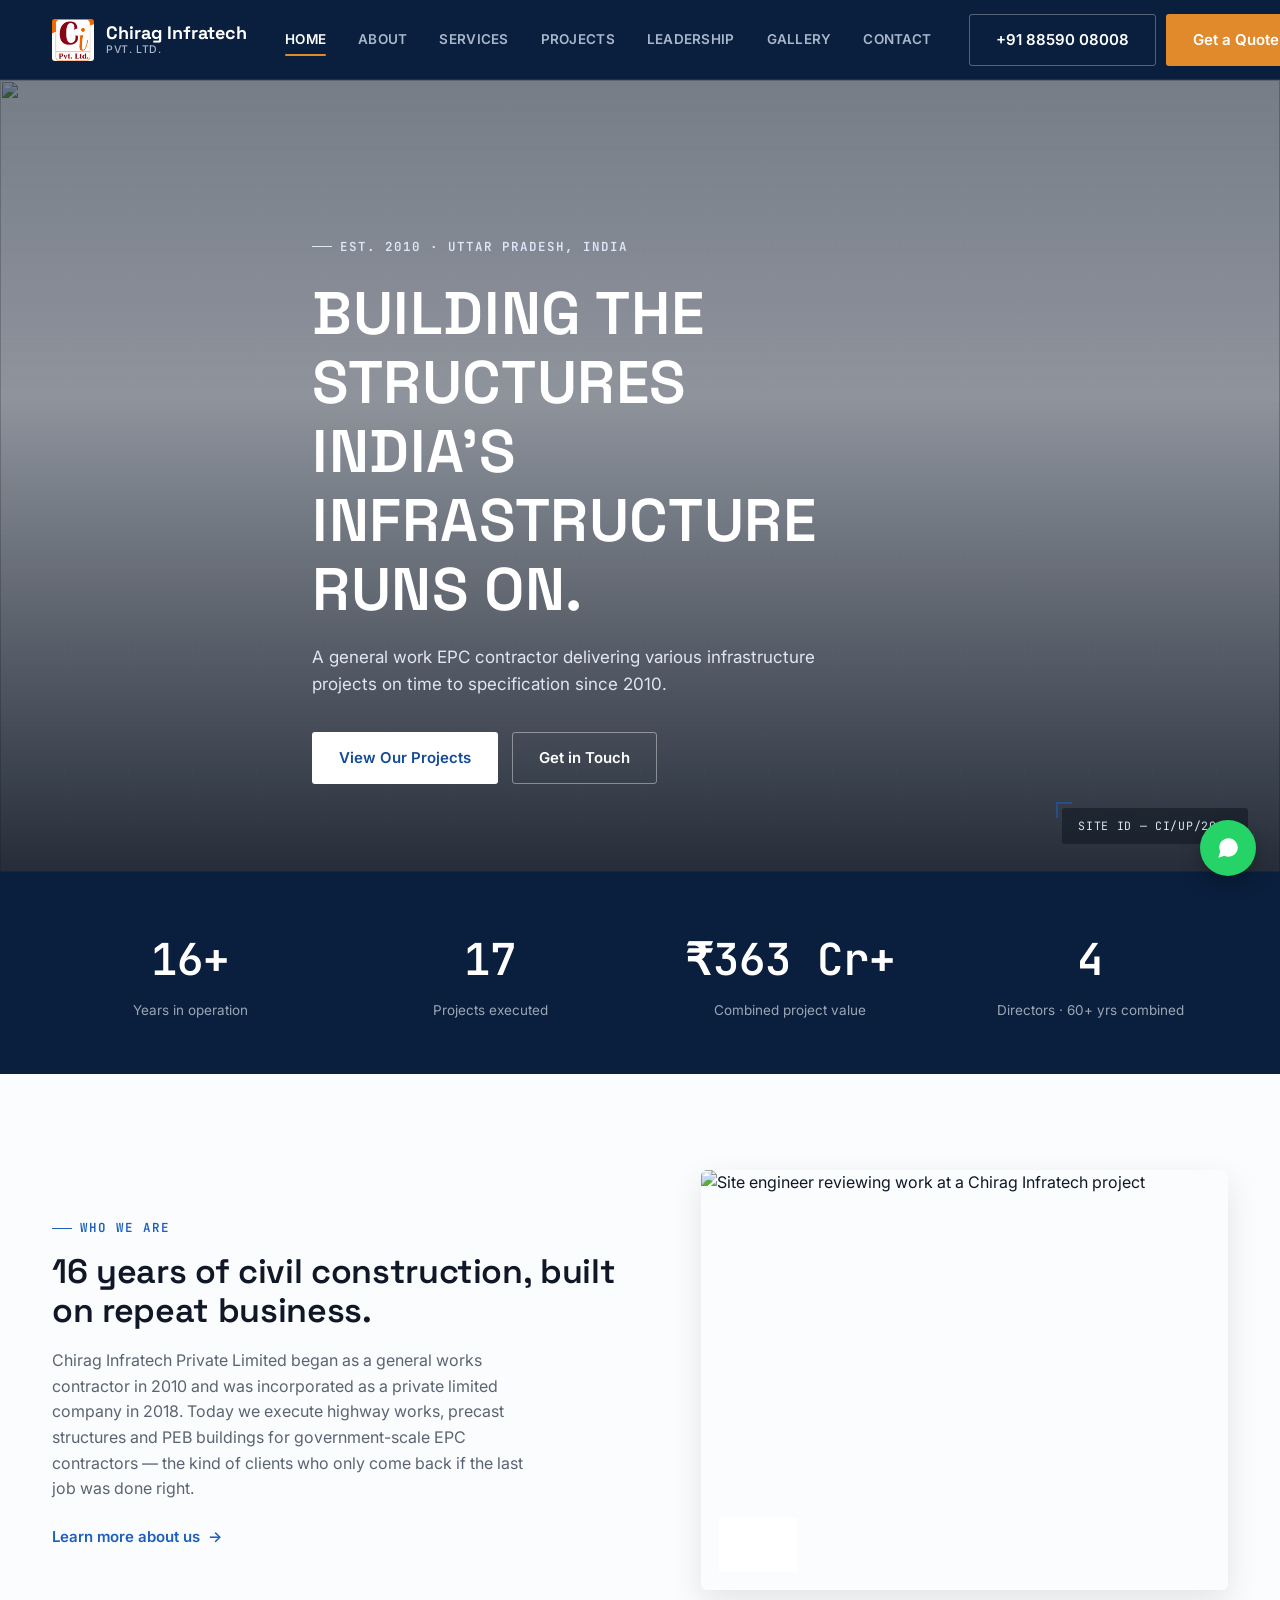
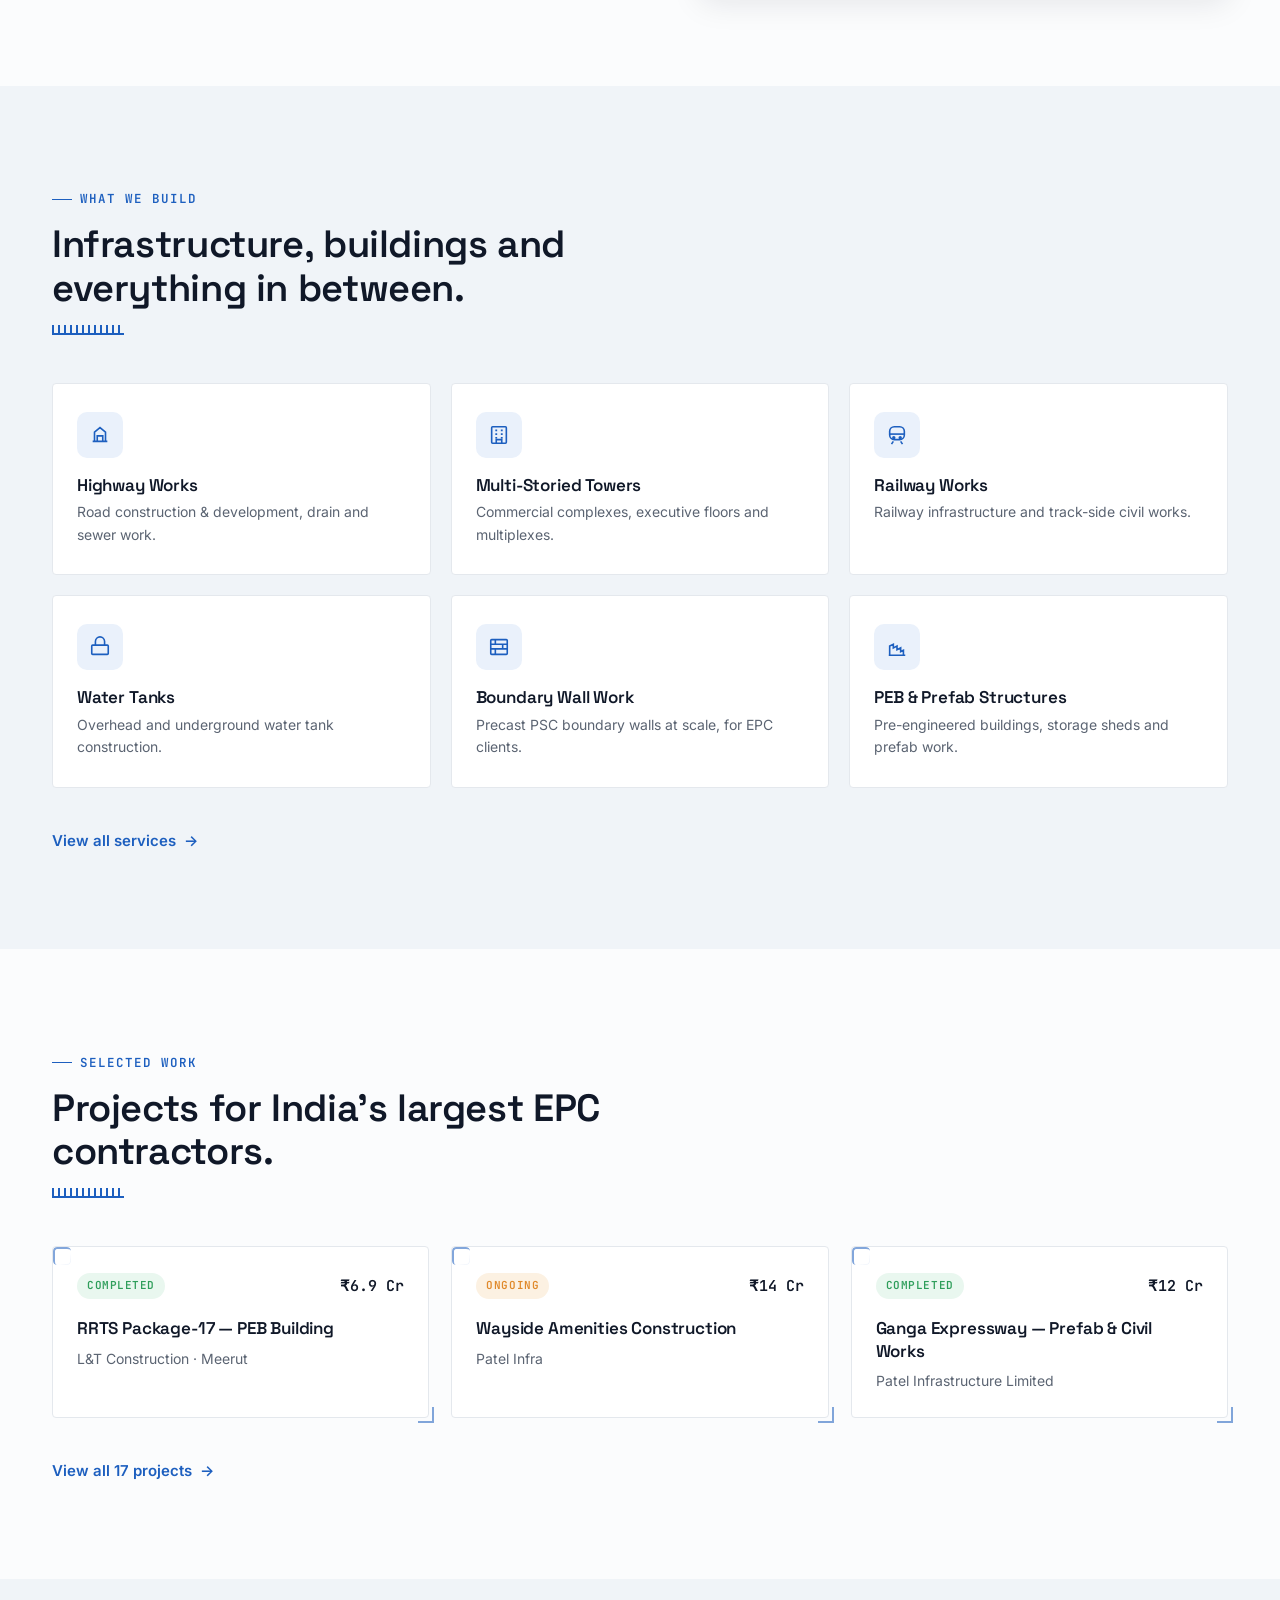
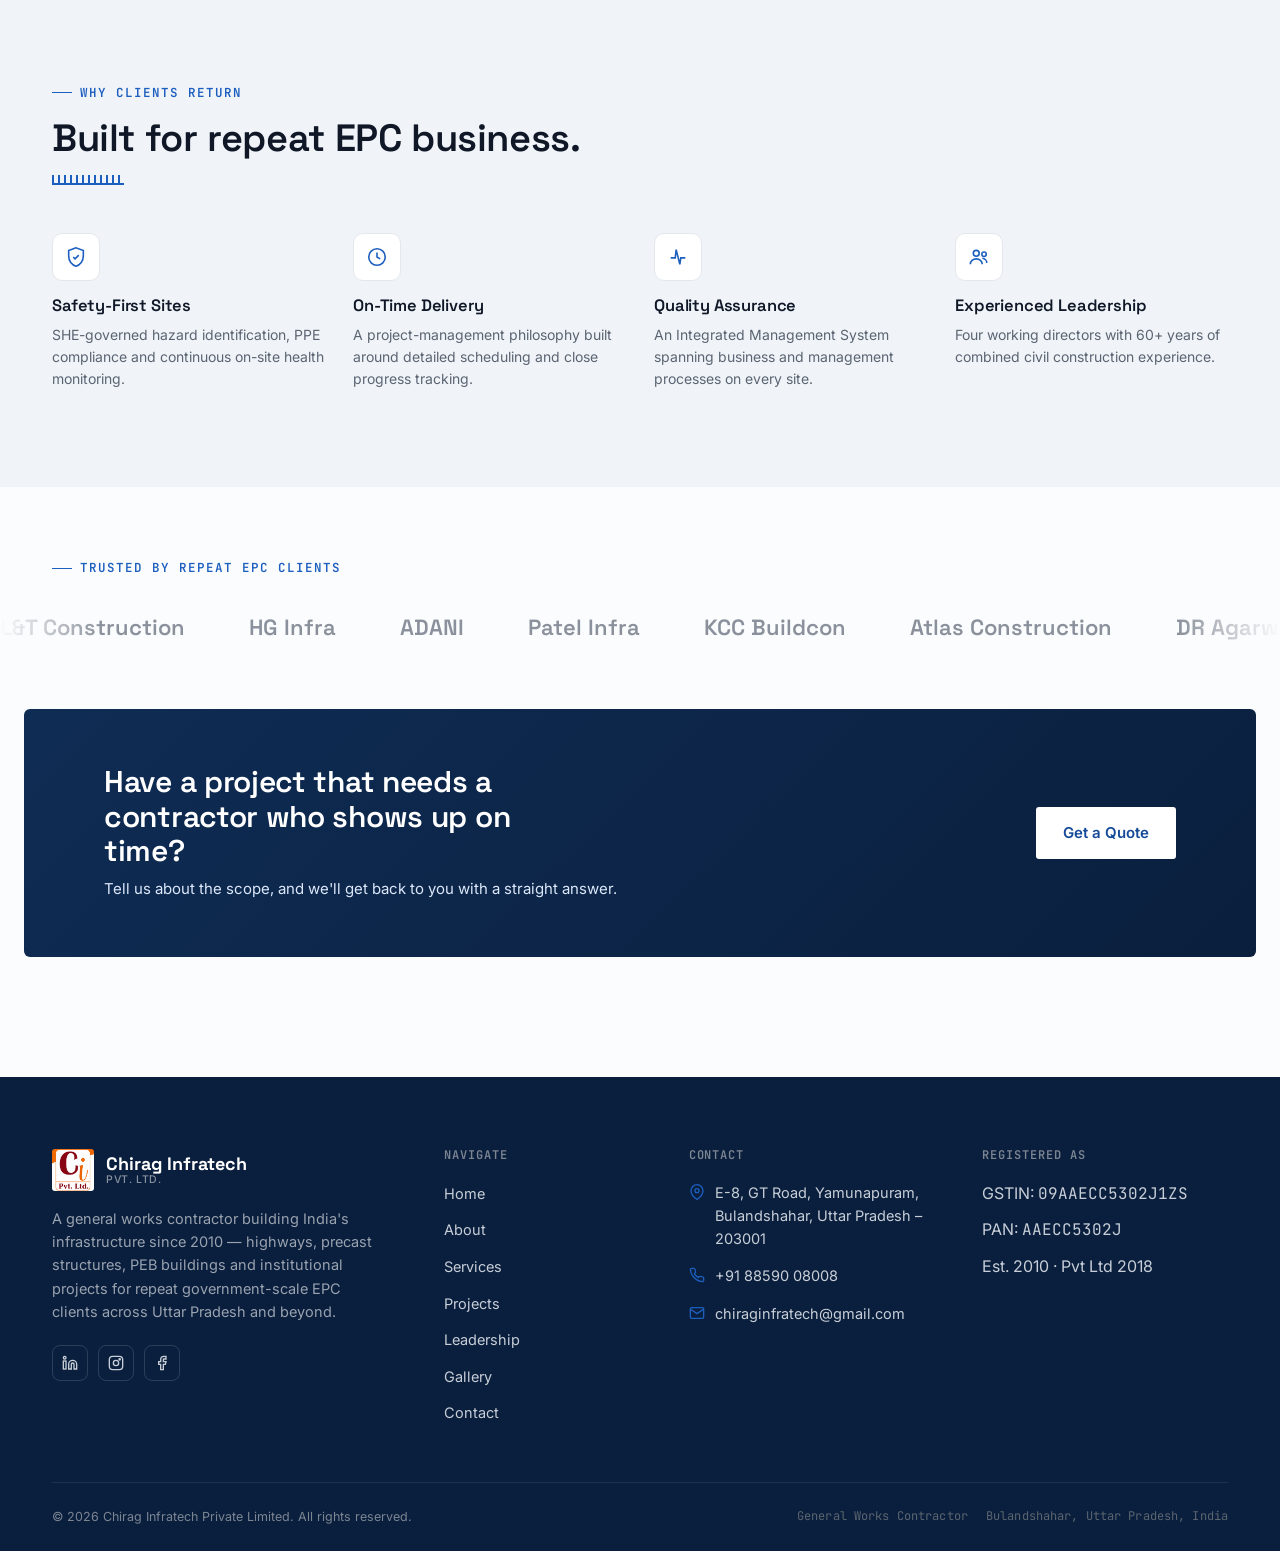
==== commit 6d8bd4af: "Update hero copy, remove org chart, restructure services list" ====
--- a/index.html
+++ b/index.html
@@ -97,9 +97,7 @@
   <div class="container hero-inner reveal">
     <span class="eyebrow eyebrow-on-dark">Est. 2010 · Uttar Pradesh, India</span>
     <h1 class="hero-title">Building the structures<br>India's infrastructure<br>runs on.</h1>
-    <p class="hero-sub">A general works contractor delivering highways, precast structures and
-      PEB buildings for L&amp;T Construction, HG Infra, Patel Infrastructure and other repeat
-      EPC clients — on time, to specification, since 2010.</p>
+    <p class="hero-sub">A general work EPC contractor delivering various infrastructure projects on time to specification since 2010.</p>
     <div class="hero-actions">
       <a href="projects.html" class="btn btn-on-dark">View Our Projects</a>
       <a href="contact.html" class="btn btn-secondary btn-on-dark-outline">Get in Touch</a>
@@ -181,10 +179,10 @@
       </a>
       <a href="services.html" class="service-card reveal">
         <span class="service-icon">
-          <svg viewBox="0 0 24 24" fill="none" stroke="currentColor" stroke-width="1.75"><path d="M3 21h18M5 21V9l4-3 4 3v12M13 21V13l4-2 4 2v8"/></svg>
-        </span>
-        <h3>Institutional Buildings</h3>
-        <p>Educational institutions, hospitals, hotels &amp; motels.</p>
+          <svg viewBox="0 0 24 24" fill="none" stroke="currentColor" stroke-width="1.75"><rect x="4" y="3" width="16" height="14" rx="5"/><path d="M4 11h16"/><circle cx="8.5" cy="15" r="1"/><circle cx="15.5" cy="15" r="1"/><path d="m8 19-2 3M16 19l2 3"/></svg>
+        </span>
+        <h3>Railway Works</h3>
+        <p>Railway infrastructure and track-side civil works.</p>
       </a>
       <a href="services.html" class="service-card reveal">
         <span class="service-icon">
--- a/css/style.css
+++ b/css/style.css
@@ -48,7 +48,11 @@
 
 * { margin: 0; padding: 0; box-sizing: border-box; }
 
-html { scroll-behavior: smooth; }
+html {
+  scroll-behavior: smooth;
+  overflow-x: hidden;
+  max-width: 100%;
+}
 
 @media (prefers-reduced-motion: reduce) {
   html { scroll-behavior: auto; }
@@ -378,7 +382,7 @@
 @media (max-width: 900px) {
   .nav-links { display: none; }
   .nav-toggle { display: flex; }
-  .nav-cta .btn-secondary { display: none; }
+  .nav-cta { display: none; }
 
   .nav-links.is-open {
     display: flex;
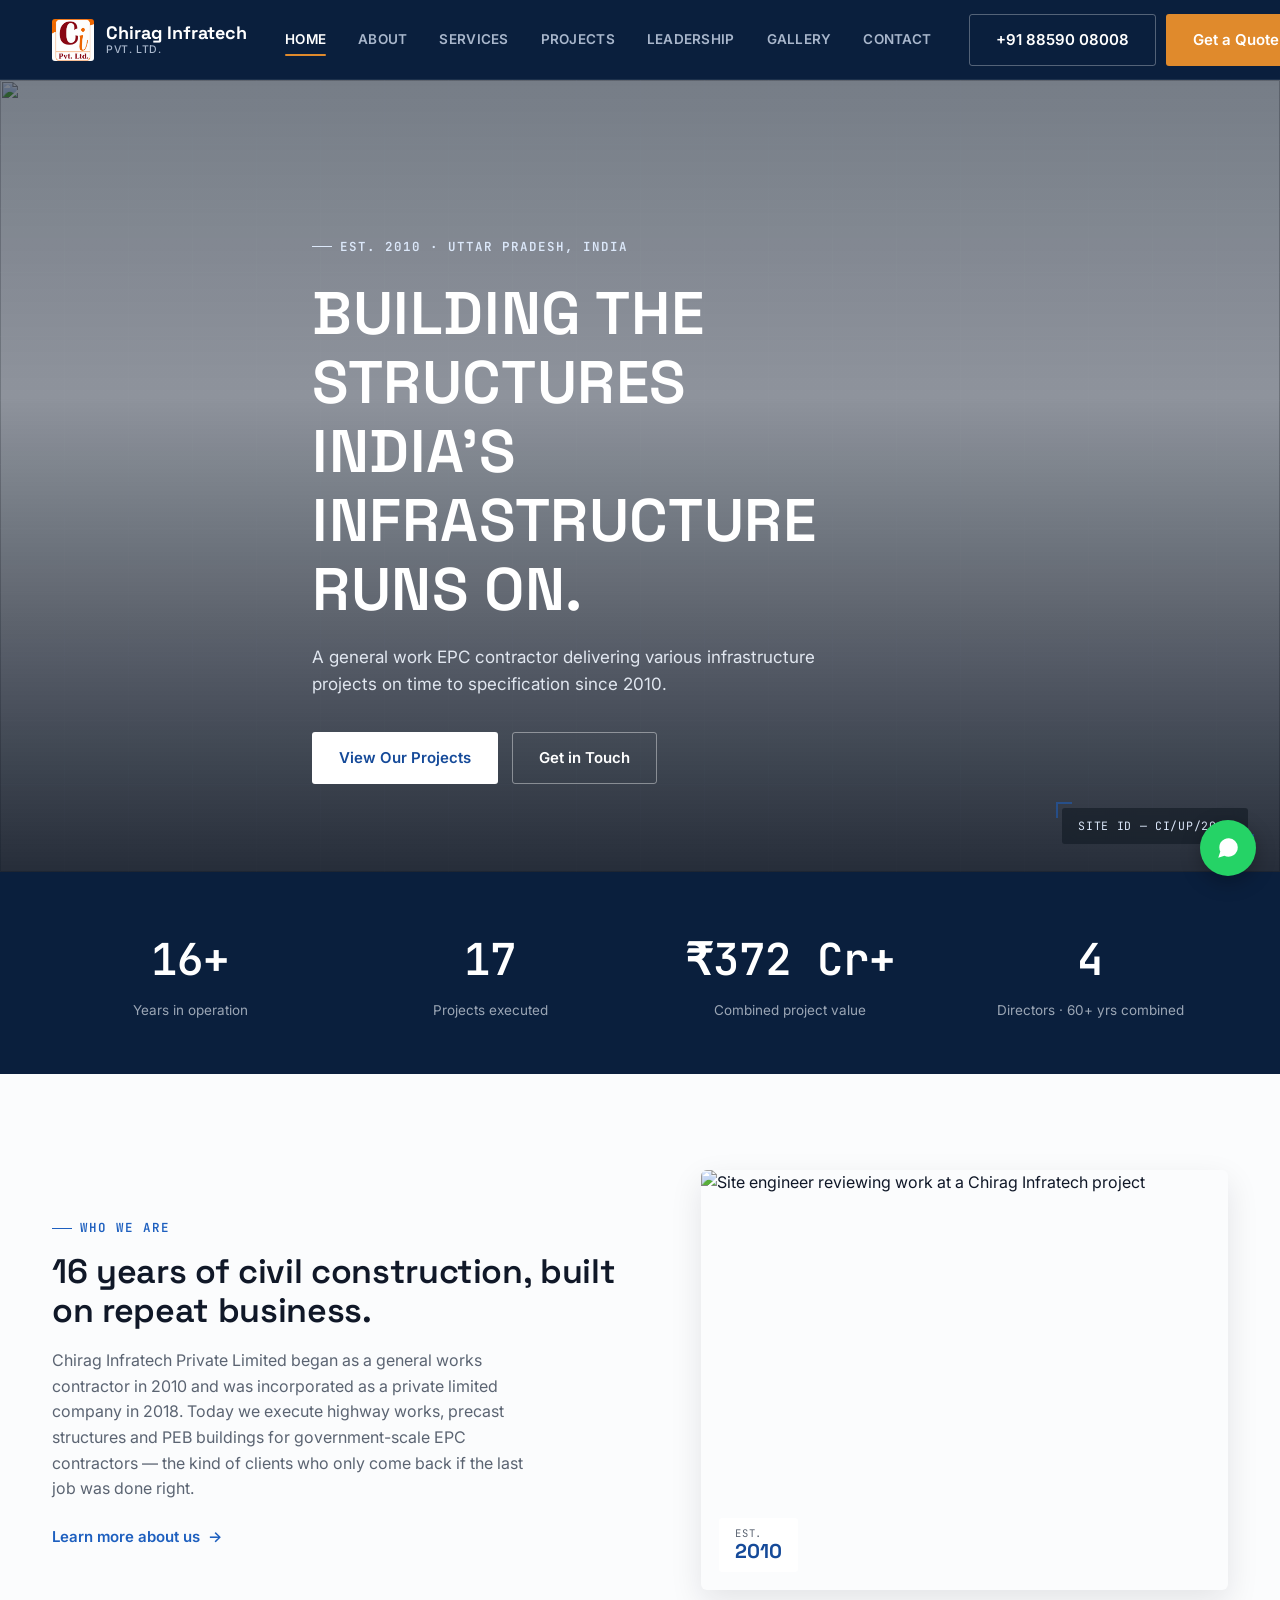
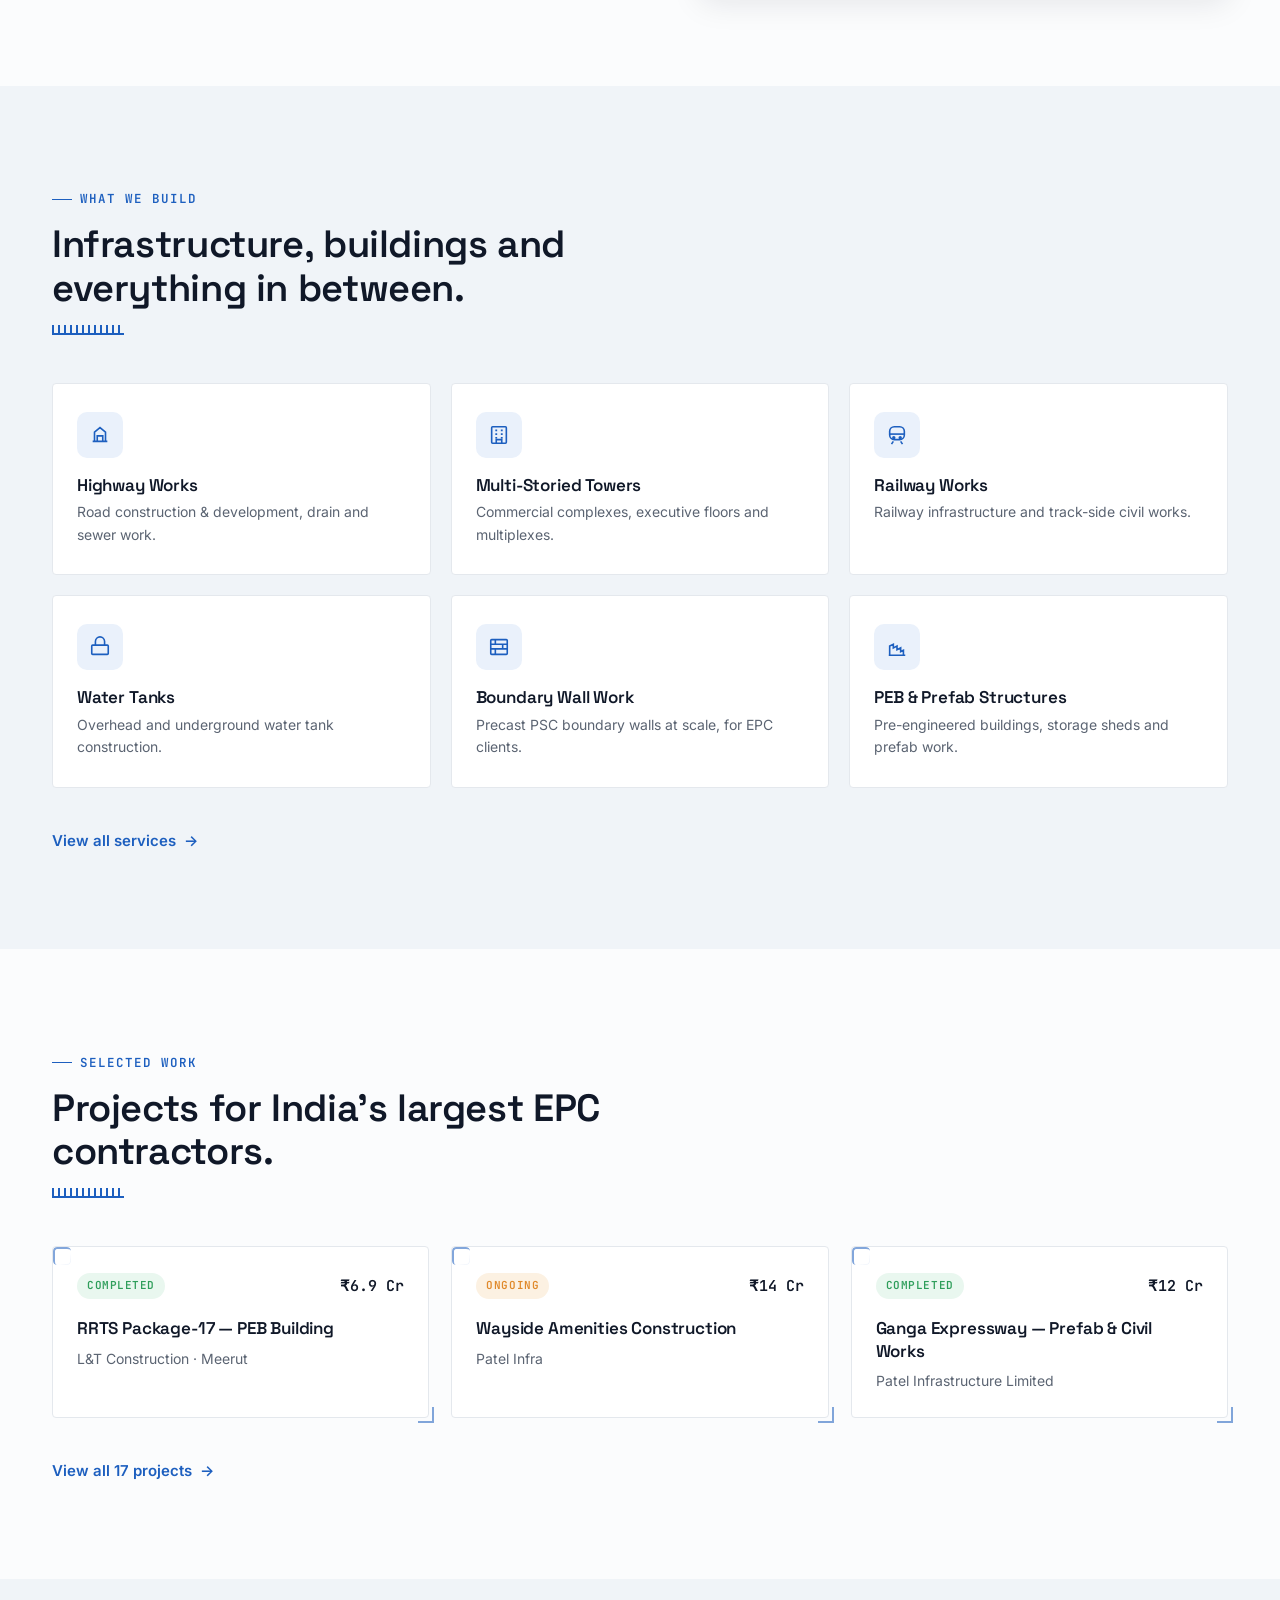
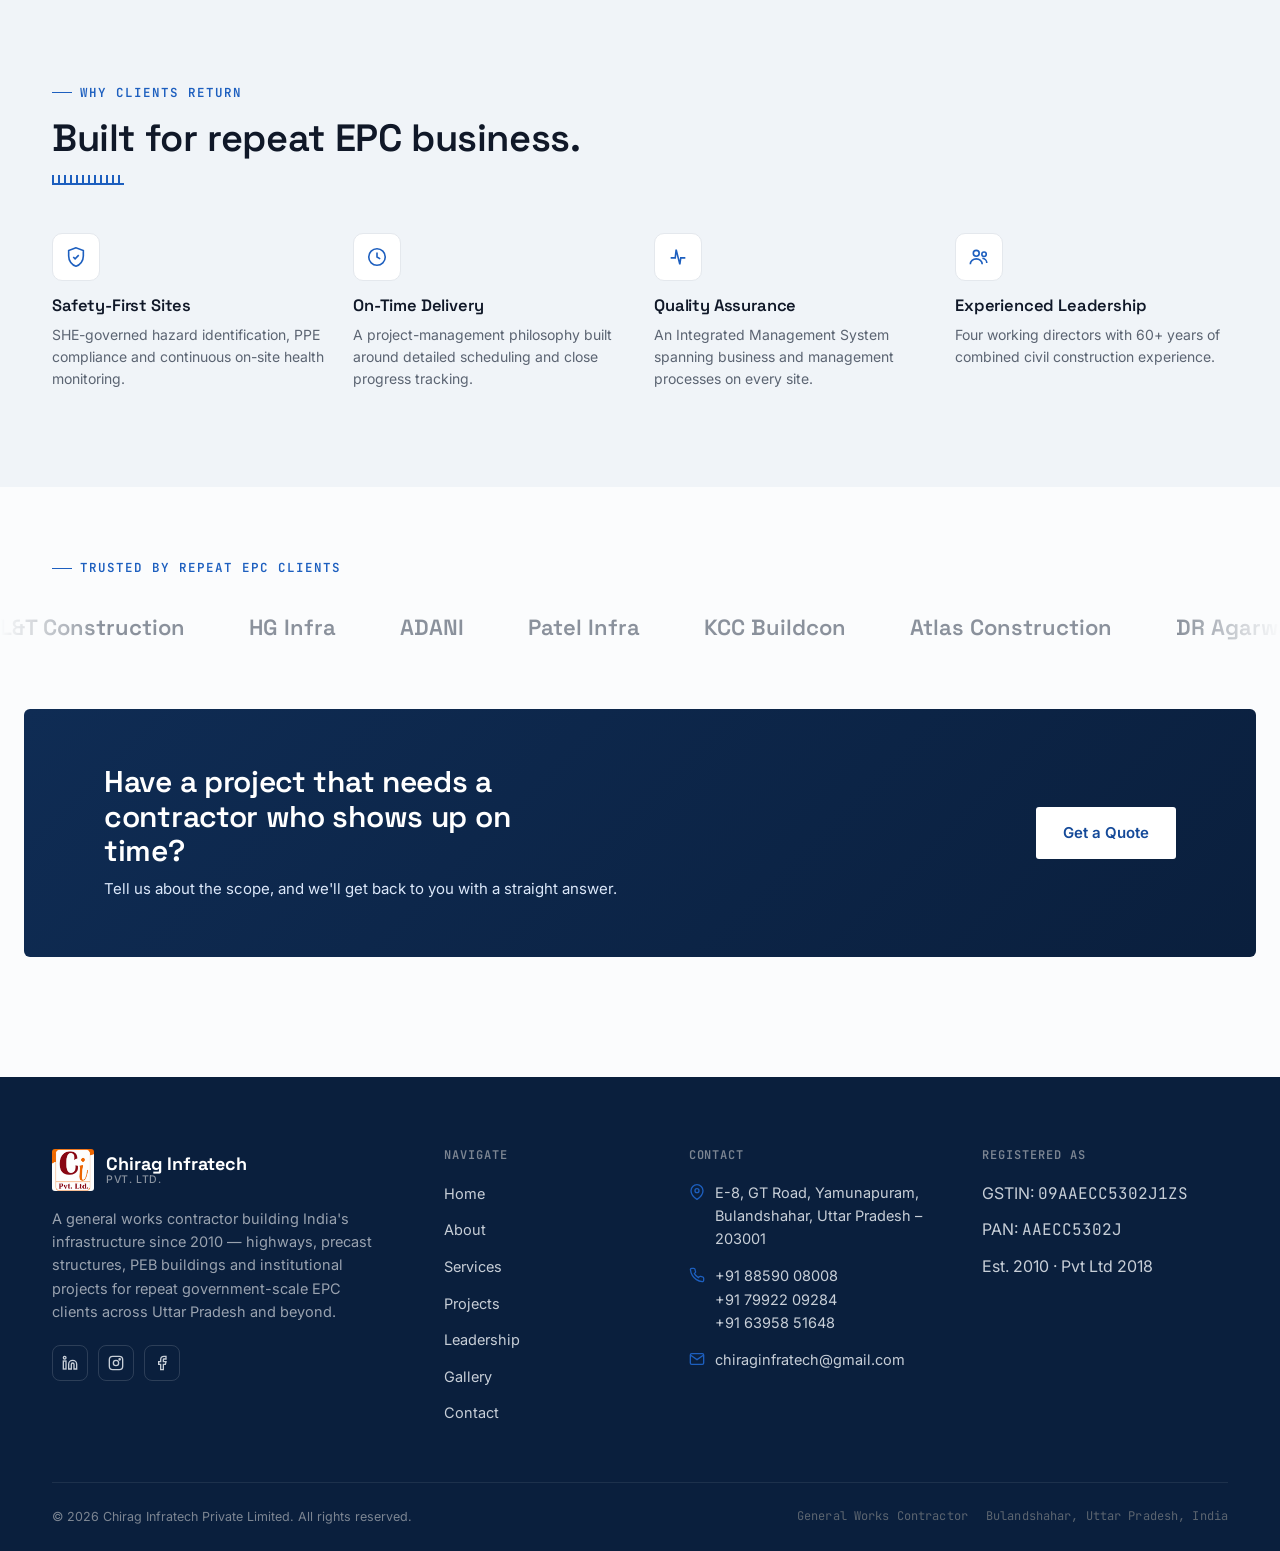
==== commit d1a30cb4: "Sync all pages to latest: WhatsApp picker, footer phone fix, all numbers" ====
--- a/index.html
+++ b/index.html
@@ -389,7 +389,7 @@
         </div>
         <div class="footer-contact-item">
           <svg viewBox="0 0 24 24" fill="none" stroke="currentColor" stroke-width="2"><path d="M22 16.92v3a2 2 0 0 1-2.18 2 19.79 19.79 0 0 1-8.63-3.07 19.5 19.5 0 0 1-6-6 19.79 19.79 0 0 1-3.07-8.67A2 2 0 0 1 4.11 2h3a2 2 0 0 1 2 1.72c.13.96.36 1.9.68 2.81a2 2 0 0 1-.45 2.11L8.09 9.91a16 16 0 0 0 6 6l1.27-1.27a2 2 0 0 1 2.11-.45c.91.32 1.85.55 2.81.68A2 2 0 0 1 22 16.92z"/></svg>
-          <a href="tel:+918859008008">+91 88590 08008</a>
+          <div><a href="tel:+918859008008">+91 88590 08008</a><br><a href="tel:+917992209284">+91 79922 09284</a><br><a href="tel:+916395851648">+91 63958 51648</a></div>
         </div>
         <div class="footer-contact-item">
           <svg viewBox="0 0 24 24" fill="none" stroke="currentColor" stroke-width="2"><path d="M4 4h16v16H4z" opacity="0"/><path d="M22 6l-10 7L2 6"/><rect x="2" y="4" width="20" height="16" rx="2"/></svg>
@@ -418,9 +418,26 @@
   </div>
 </footer>
 
-<a href="https://wa.me/918859008008?text=Hi%2C%20I%27d%20like%20to%20enquire%20about%20a%20project%20with%20Chirag%20Infratech." target="_blank" rel="noopener" class="whatsapp-float" aria-label="Chat with us on WhatsApp">
-  <svg viewBox="0 0 24 24" fill="currentColor"><path d="M21 11.5a8.38 8.38 0 0 1-.9 3.8 8.5 8.5 0 0 1-7.6 4.7 8.38 8.38 0 0 1-3.8-.9L3 21l1.9-5.7a8.38 8.38 0 0 1-.9-3.8 8.5 8.5 0 0 1 4.7-7.6 8.38 8.38 0 0 1 3.8-.9h.5a8.48 8.48 0 0 1 8 8v.5z"/></svg>
-</a>
+<div class="whatsapp-widget">
+  <div class="whatsapp-menu" id="whatsappMenu">
+    <span class="whatsapp-menu-title">Chat on WhatsApp</span>
+    <a href="https://wa.me/918859008008?text=Hi%2C%20I%27d%20like%20to%20enquire%20about%20a%20project%20with%20Chirag%20Infratech." target="_blank" rel="noopener">
+      <svg viewBox="0 0 24 24" fill="currentColor"><path d="M21 11.5a8.38 8.38 0 0 1-.9 3.8 8.5 8.5 0 0 1-7.6 4.7 8.38 8.38 0 0 1-3.8-.9L3 21l1.9-5.7a8.38 8.38 0 0 1-.9-3.8 8.5 8.5 0 0 1 4.7-7.6 8.38 8.38 0 0 1 3.8-.9h.5a8.48 8.48 0 0 1 8 8v.5z"/></svg>
+      +91 88590 08008
+    </a>
+    <a href="https://wa.me/917992209284?text=Hi%2C%20I%27d%20like%20to%20enquire%20about%20a%20project%20with%20Chirag%20Infratech." target="_blank" rel="noopener">
+      <svg viewBox="0 0 24 24" fill="currentColor"><path d="M21 11.5a8.38 8.38 0 0 1-.9 3.8 8.5 8.5 0 0 1-7.6 4.7 8.38 8.38 0 0 1-3.8-.9L3 21l1.9-5.7a8.38 8.38 0 0 1-.9-3.8 8.5 8.5 0 0 1 4.7-7.6 8.38 8.38 0 0 1 3.8-.9h.5a8.48 8.48 0 0 1 8 8v.5z"/></svg>
+      +91 79922 09284
+    </a>
+    <a href="https://wa.me/916395851648?text=Hi%2C%20I%27d%20like%20to%20enquire%20about%20a%20project%20with%20Chirag%20Infratech." target="_blank" rel="noopener">
+      <svg viewBox="0 0 24 24" fill="currentColor"><path d="M21 11.5a8.38 8.38 0 0 1-.9 3.8 8.5 8.5 0 0 1-7.6 4.7 8.38 8.38 0 0 1-3.8-.9L3 21l1.9-5.7a8.38 8.38 0 0 1-.9-3.8 8.5 8.5 0 0 1 4.7-7.6 8.38 8.38 0 0 1 3.8-.9h.5a8.48 8.48 0 0 1 8 8v.5z"/></svg>
+      +91 63958 51648
+    </a>
+  </div>
+  <button type="button" class="whatsapp-float" id="whatsappToggle" aria-label="Chat with us on WhatsApp" aria-expanded="false" aria-controls="whatsappMenu">
+    <svg viewBox="0 0 24 24" fill="currentColor"><path d="M21 11.5a8.38 8.38 0 0 1-.9 3.8 8.5 8.5 0 0 1-7.6 4.7 8.38 8.38 0 0 1-3.8-.9L3 21l1.9-5.7a8.38 8.38 0 0 1-.9-3.8 8.5 8.5 0 0 1 4.7-7.6 8.38 8.38 0 0 1 3.8-.9h.5a8.48 8.48 0 0 1 8 8v.5z"/></svg>
+  </button>
+</div>
 
 <div class="mobile-quote-bar">
   <a href="tel:+918859008008" class="btn btn-secondary" style="color:#fff; border-color:rgba(255,255,255,0.3);">Call Now</a>
@@ -430,4 +447,4 @@
 <script src="js/script.js"></script>
 <script src="js/home.js"></script>
 </body>
-</html>+</html>
--- a/css/style.css
+++ b/css/style.css
@@ -105,14 +105,36 @@
    WhatsApp float button + sticky mobile quote bar
    ========================================================================== */
 
+.whatsapp-widget {
+  position: fixed; right: 24px; bottom: 24px; z-index: 90;
+  display: flex; flex-direction: column; align-items: flex-end; gap: 12px;
+}
 .whatsapp-float {
-  position: fixed; right: 24px; bottom: 24px; z-index: 90;
-  width: 56px; height: 56px; border-radius: 50%; background: #25D366; color: #fff;
-  display: flex; align-items: center; justify-content: center;
+  width: 56px; height: 56px; border-radius: 50%; background: #25D366; color: #fff; border: none;
+  display: flex; align-items: center; justify-content: center; cursor: pointer;
   box-shadow: 0 6px 20px rgba(0,0,0,0.28); transition: transform 0.2s ease, box-shadow 0.2s ease;
 }
 .whatsapp-float:hover { transform: scale(1.08); box-shadow: 0 8px 24px rgba(0,0,0,0.32); }
 .whatsapp-float svg { width: 26px; height: 26px; }
+
+.whatsapp-menu {
+  display: flex; flex-direction: column; gap: 2px; min-width: 220px;
+  background: var(--surface); border-radius: var(--radius-md); box-shadow: var(--shadow-lg);
+  padding: 10px; border: 1px solid var(--border);
+  opacity: 0; transform: translateY(8px) scale(0.97); pointer-events: none; transform-origin: bottom right;
+  transition: opacity 0.18s ease, transform 0.18s ease;
+}
+.whatsapp-menu.is-open { opacity: 1; transform: translateY(0) scale(1); pointer-events: auto; }
+.whatsapp-menu-title {
+  font-family: var(--font-mono); font-size: 11px; text-transform: uppercase; letter-spacing: 0.05em;
+  color: var(--text-secondary); padding: 6px 10px 8px;
+}
+.whatsapp-menu a {
+  display: flex; align-items: center; gap: 10px; padding: 10px; border-radius: var(--radius-sm);
+  font-weight: 600; font-size: 14.5px; color: var(--text-primary); transition: background-color 0.15s ease, color 0.15s ease;
+}
+.whatsapp-menu a:hover { background: var(--bg-alt); color: #128C4A; }
+.whatsapp-menu a svg { width: 16px; height: 16px; color: #25D366; flex-shrink: 0; }
 
 .mobile-quote-bar {
   display: none;
@@ -124,7 +146,8 @@
 
 @media (max-width: 900px) {
   .mobile-quote-bar { display: flex; }
-  .whatsapp-float { bottom: 84px; right: 16px; width: 50px; height: 50px; }
+  .whatsapp-widget { bottom: 84px; right: 16px; }
+  .whatsapp-float { width: 50px; height: 50px; }
   .whatsapp-float svg { width: 24px; height: 24px; }
   body { padding-bottom: 68px; }
 }
@@ -511,4 +534,4 @@
 @media (max-width: 560px) {
   .footer-grid { grid-template-columns: 1fr; }
   .footer-bottom { flex-direction: column; align-items: flex-start; }
-}+}
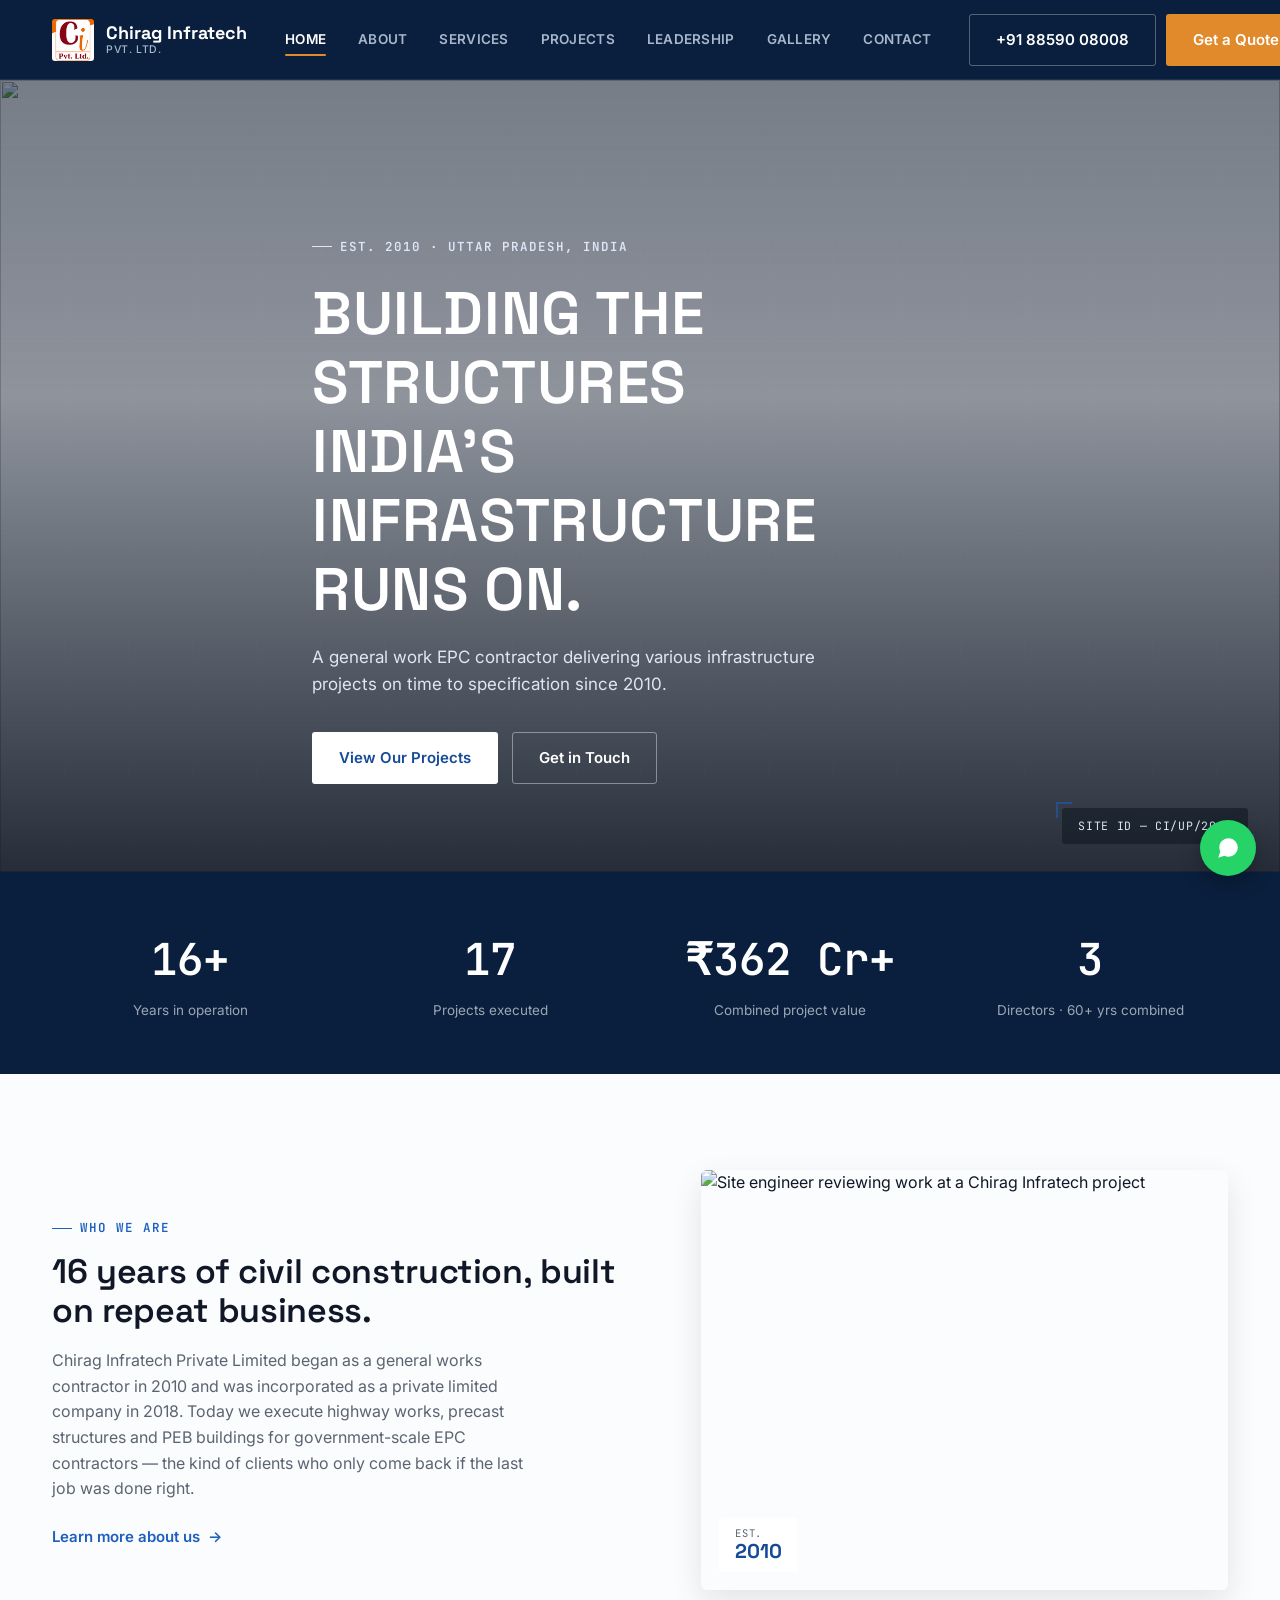
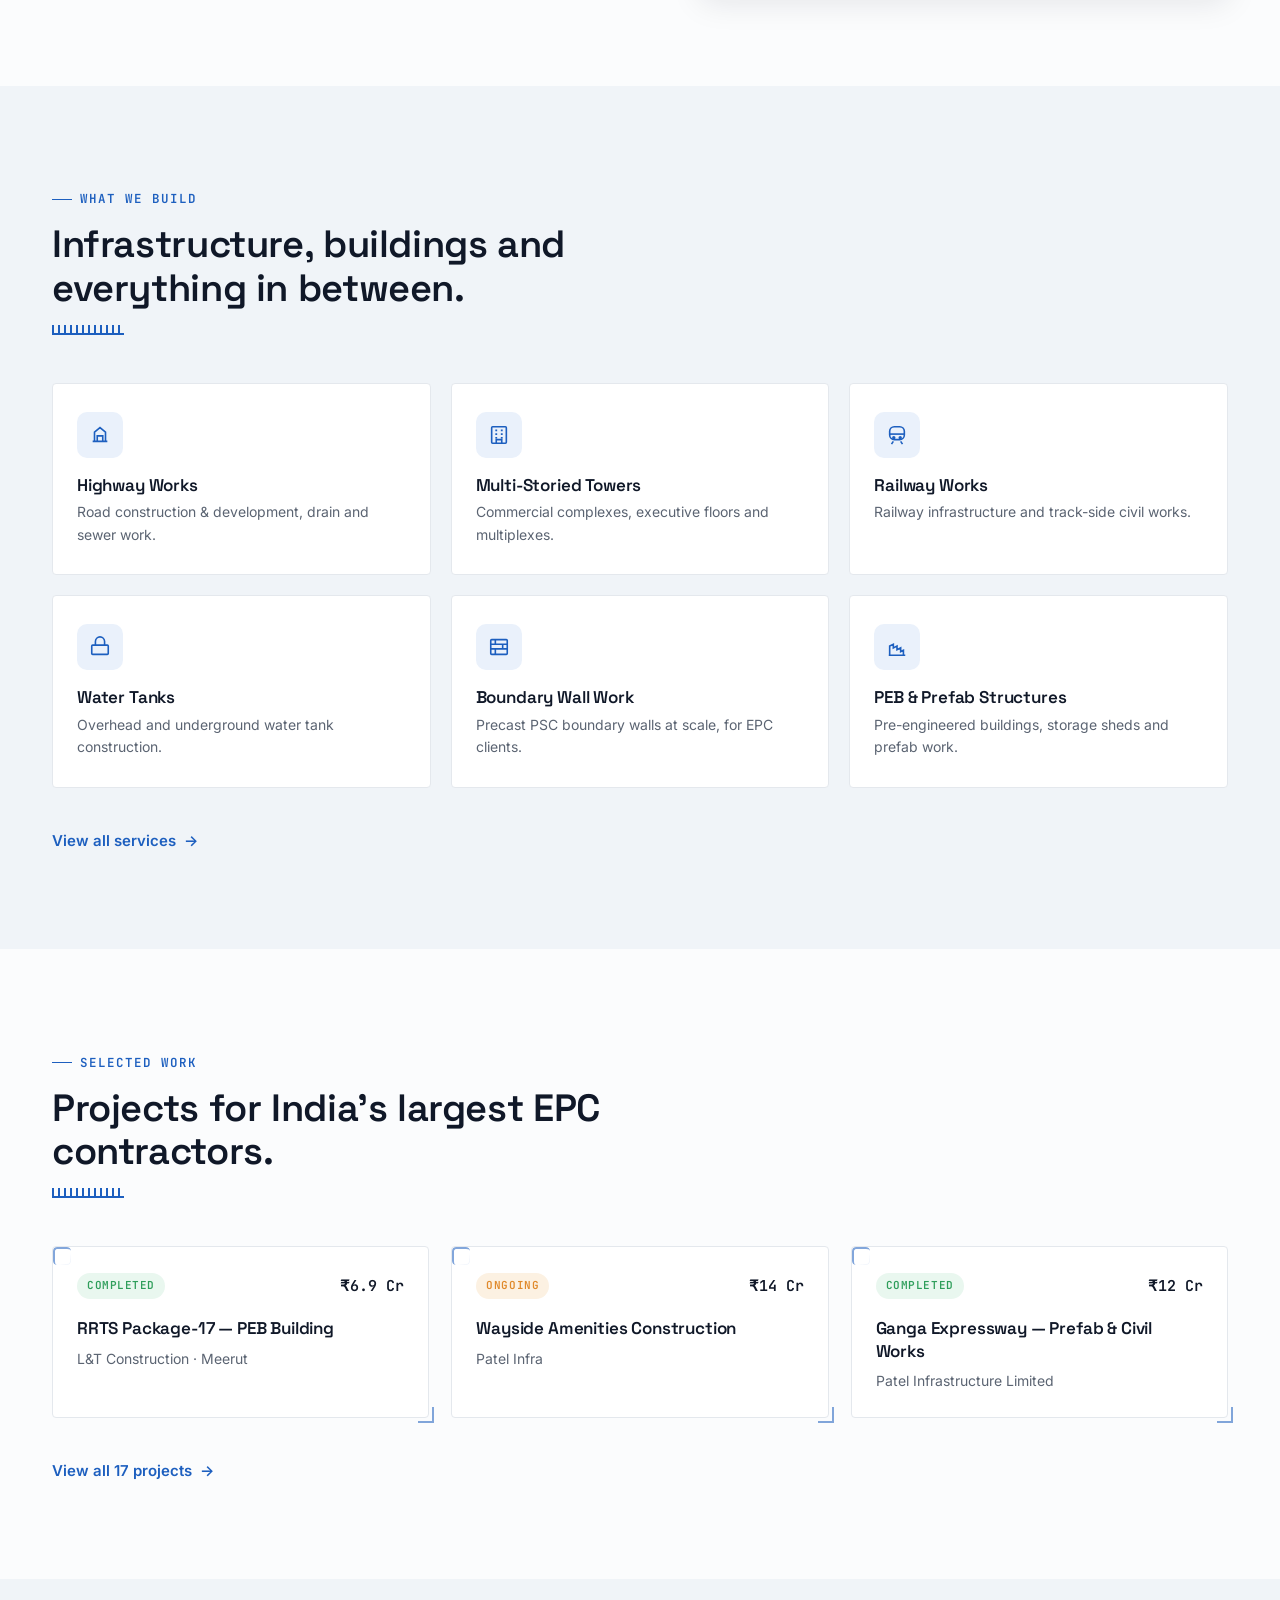
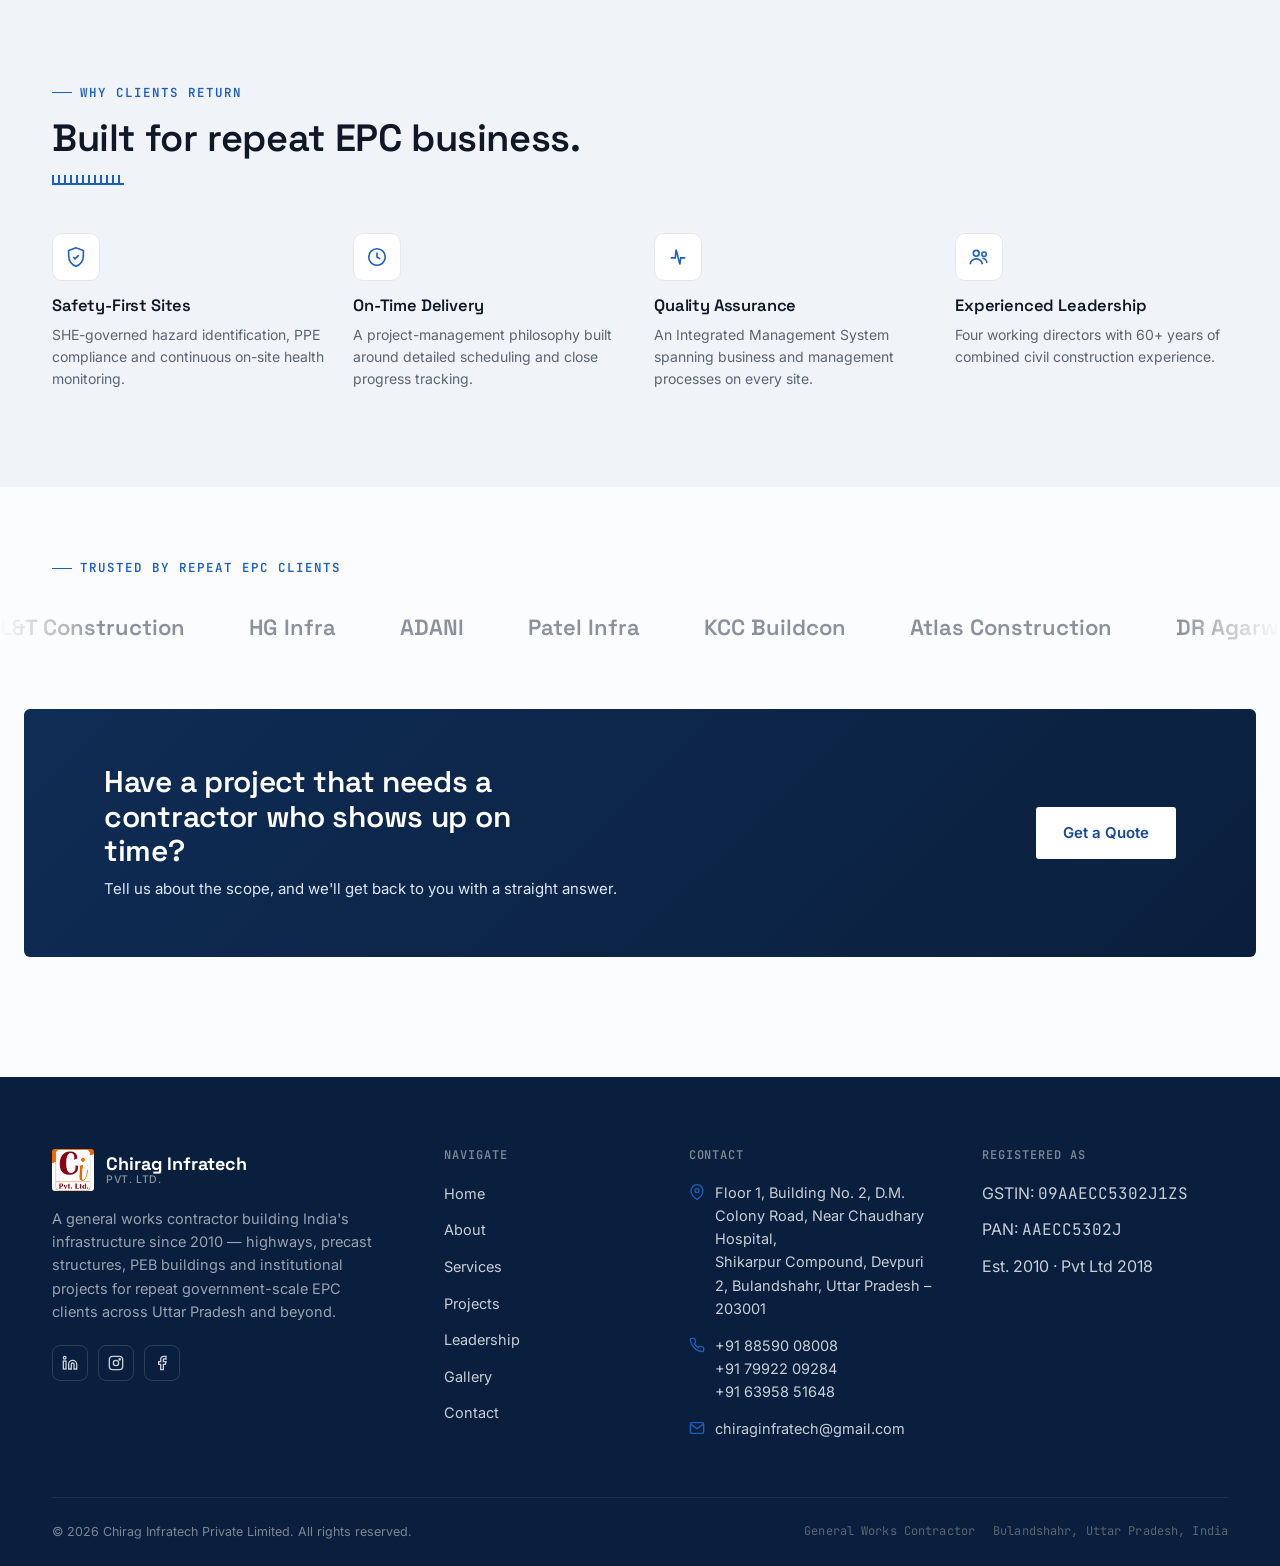
==== commit a8378aa0: "Restore full registered address across all pages" ====
--- a/index.html
+++ b/index.html
@@ -39,8 +39,8 @@
   "foundingDate": "2010",
   "address": {
     "@type": "PostalAddress",
-    "streetAddress": "E-8, GT Road, Yamunapuram",
-    "addressLocality": "Bulandshahar",
+    "streetAddress": "1st Floor, Building No. 2, D.M. Colony Road, Shikarpur Compound",
+    "addressLocality": "Bulandshahr",
     "addressRegion": "Uttar Pradesh",
     "postalCode": "203001",
     "addressCountry": "IN"
@@ -125,7 +125,7 @@
       <span class="stat-label">Combined project value</span>
     </div>
     <div class="stat-item">
-      <span class="stat-num mono" data-count="4">0</span>
+      <span class="stat-num mono" data-count="3">0</span>
       <span class="stat-label">Directors · 60+ yrs combined</span>
     </div>
   </div>
@@ -385,7 +385,7 @@
         <h4>Contact</h4>
         <div class="footer-contact-item">
           <svg viewBox="0 0 24 24" fill="none" stroke="currentColor" stroke-width="2"><path d="M21 10c0 7-9 13-9 13s-9-6-9-13a9 9 0 0 1 18 0z"/><circle cx="12" cy="10" r="3"/></svg>
-          <address>E-8, GT Road, Yamunapuram,<br>Bulandshahar, Uttar Pradesh – 203001</address>
+          <address>Floor 1, Building No. 2, D.M. Colony Road, Near Chaudhary Hospital,<br>Shikarpur Compound, Devpuri 2, Bulandshahr, Uttar Pradesh – 203001</address>
         </div>
         <div class="footer-contact-item">
           <svg viewBox="0 0 24 24" fill="none" stroke="currentColor" stroke-width="2"><path d="M22 16.92v3a2 2 0 0 1-2.18 2 19.79 19.79 0 0 1-8.63-3.07 19.5 19.5 0 0 1-6-6 19.79 19.79 0 0 1-3.07-8.67A2 2 0 0 1 4.11 2h3a2 2 0 0 1 2 1.72c.13.96.36 1.9.68 2.81a2 2 0 0 1-.45 2.11L8.09 9.91a16 16 0 0 0 6 6l1.27-1.27a2 2 0 0 1 2.11-.45c.91.32 1.85.55 2.81.68A2 2 0 0 1 22 16.92z"/></svg>
@@ -412,7 +412,7 @@
       <span>&copy; 2026 Chirag Infratech Private Limited. All rights reserved.</span>
       <div class="footer-legal">
         <span>General Works Contractor</span>
-        <span>Bulandshahar, Uttar Pradesh, India</span>
+        <span>Bulandshahr, Uttar Pradesh, India</span>
       </div>
     </div>
   </div>
@@ -447,4 +447,4 @@
 <script src="js/script.js"></script>
 <script src="js/home.js"></script>
 </body>
-</html>
+</html>
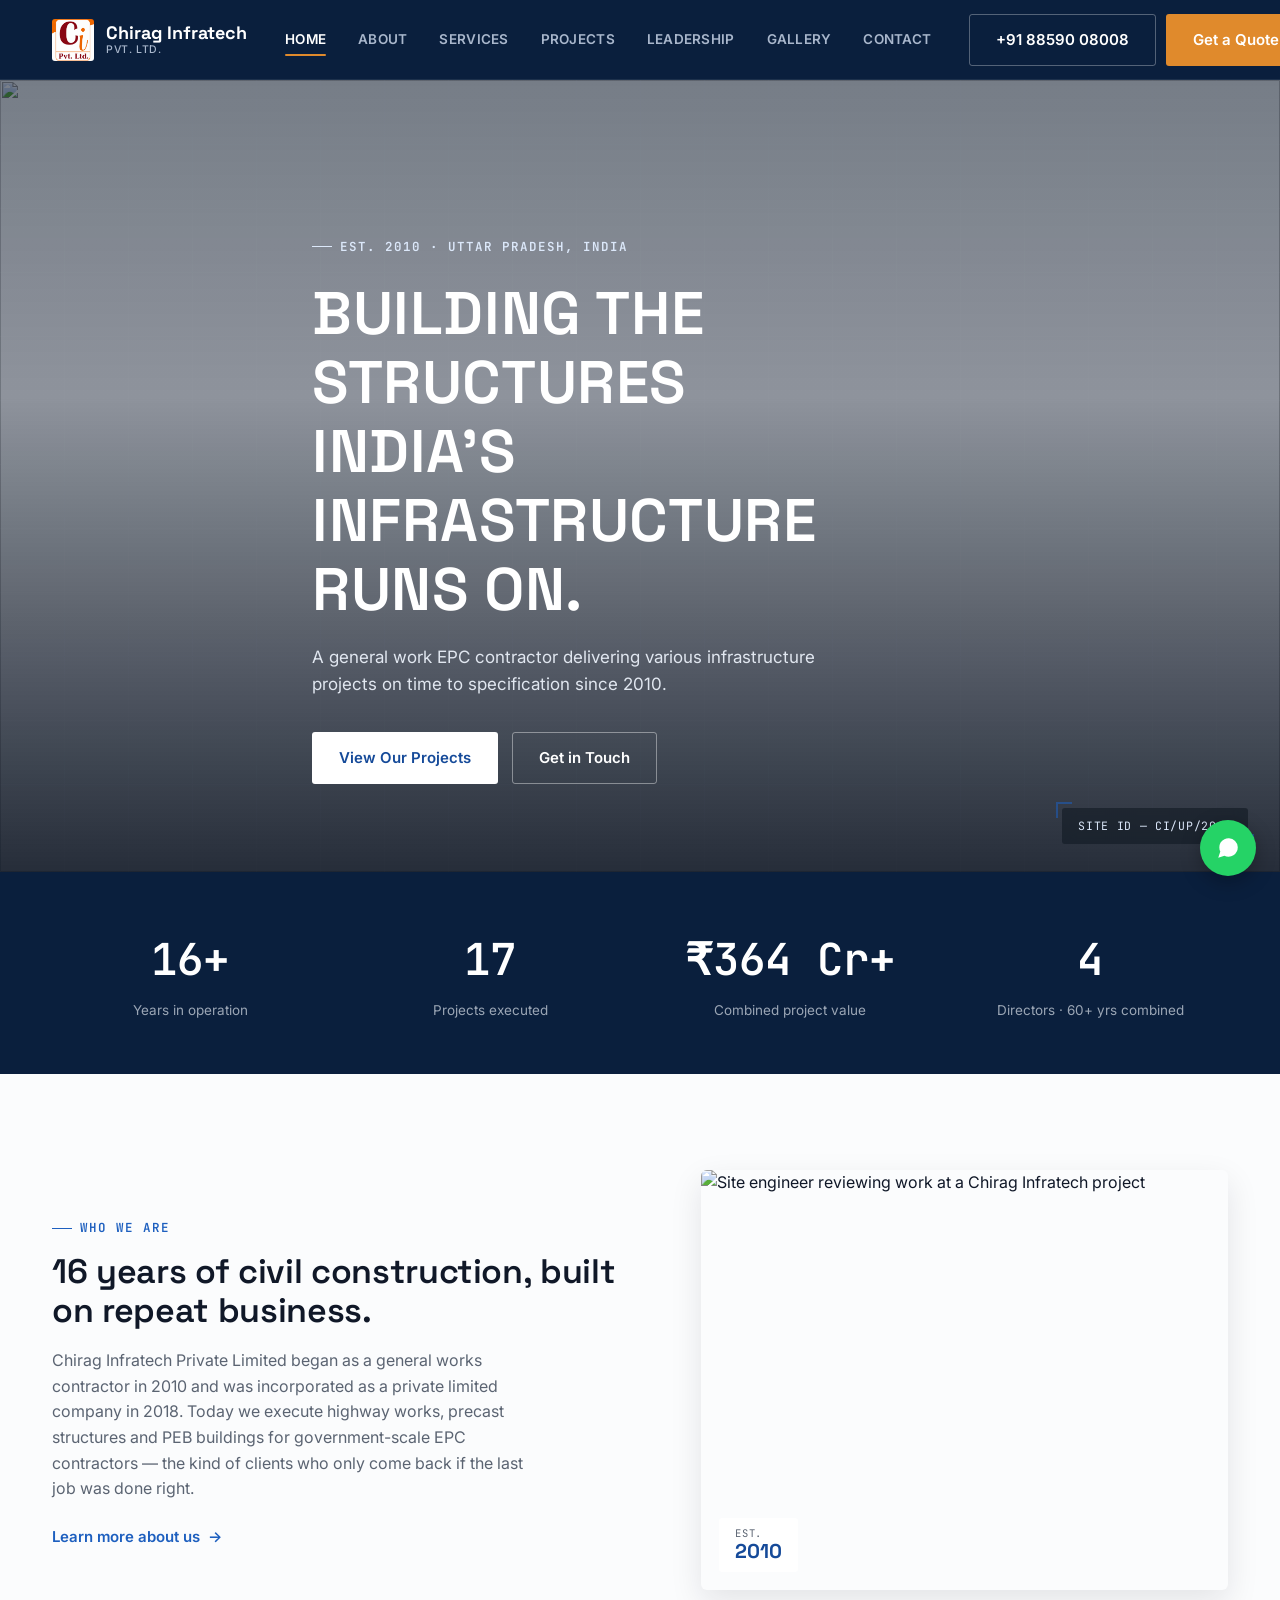
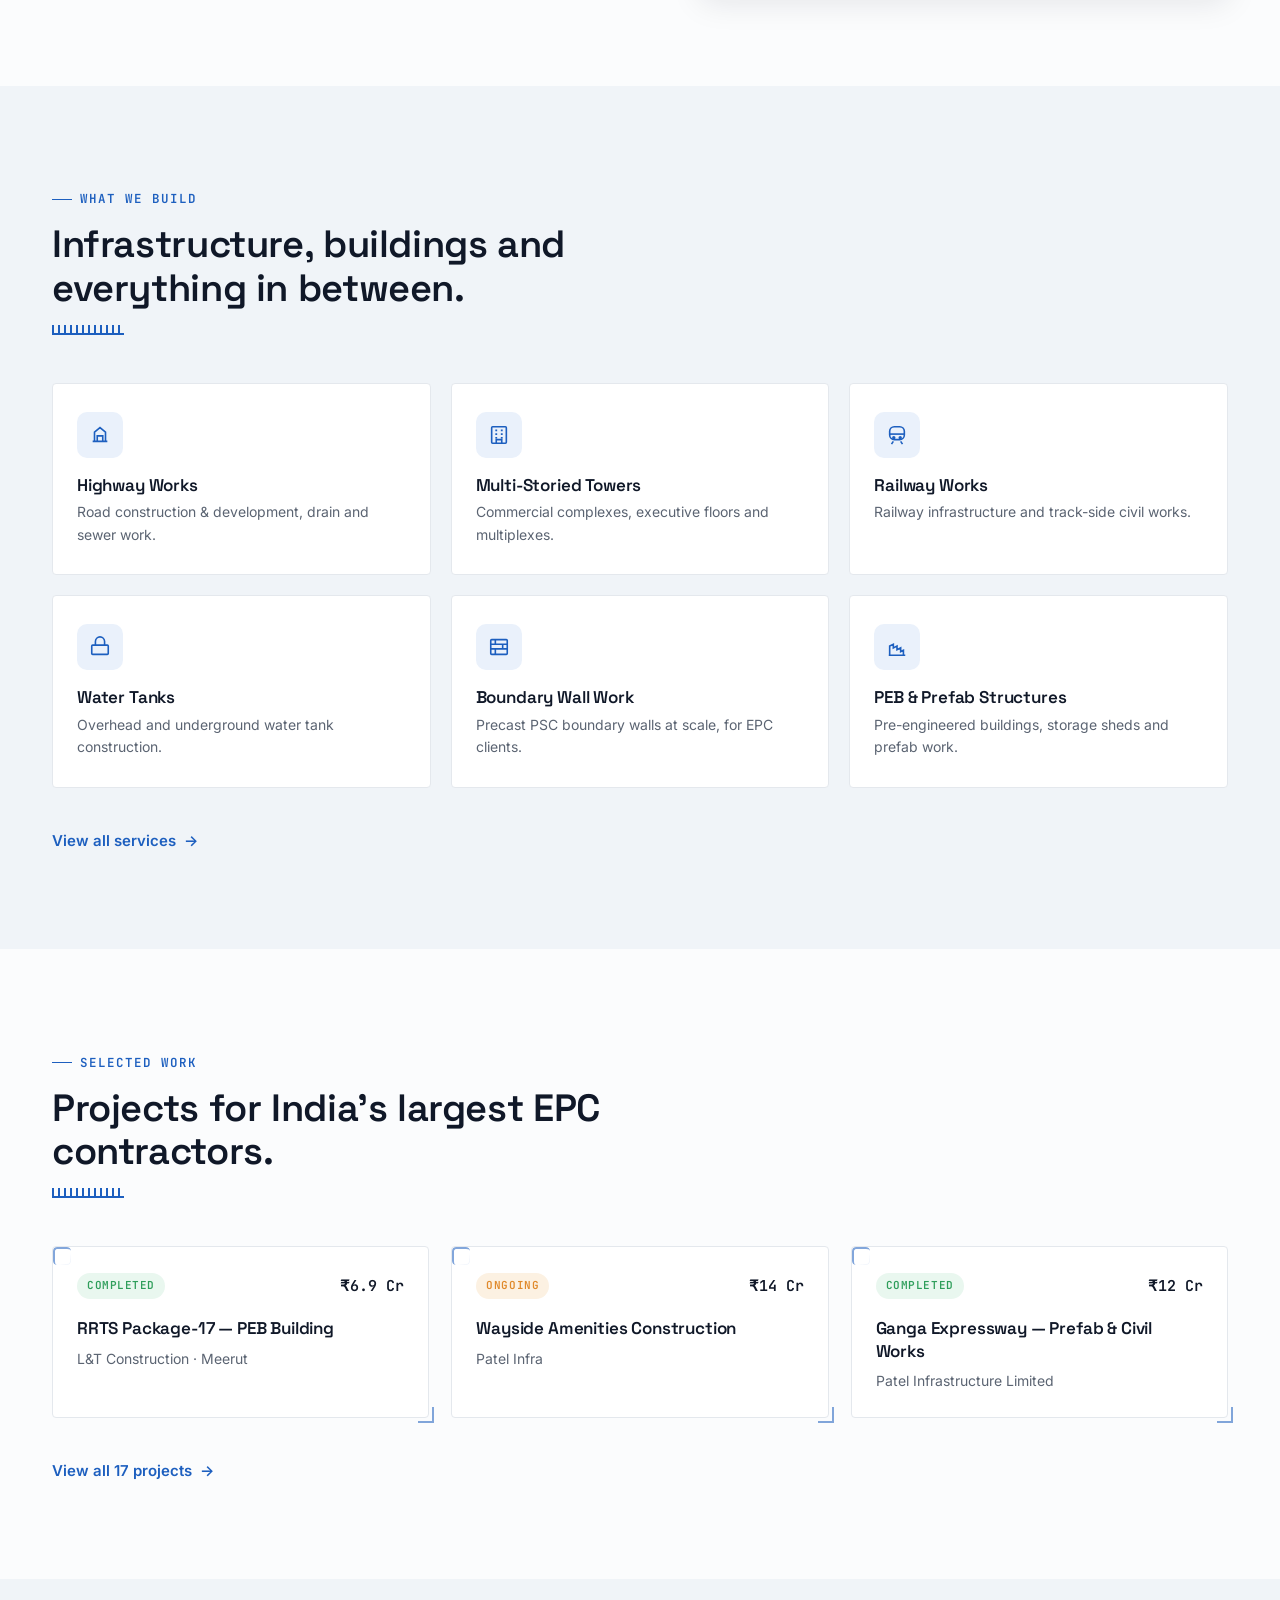
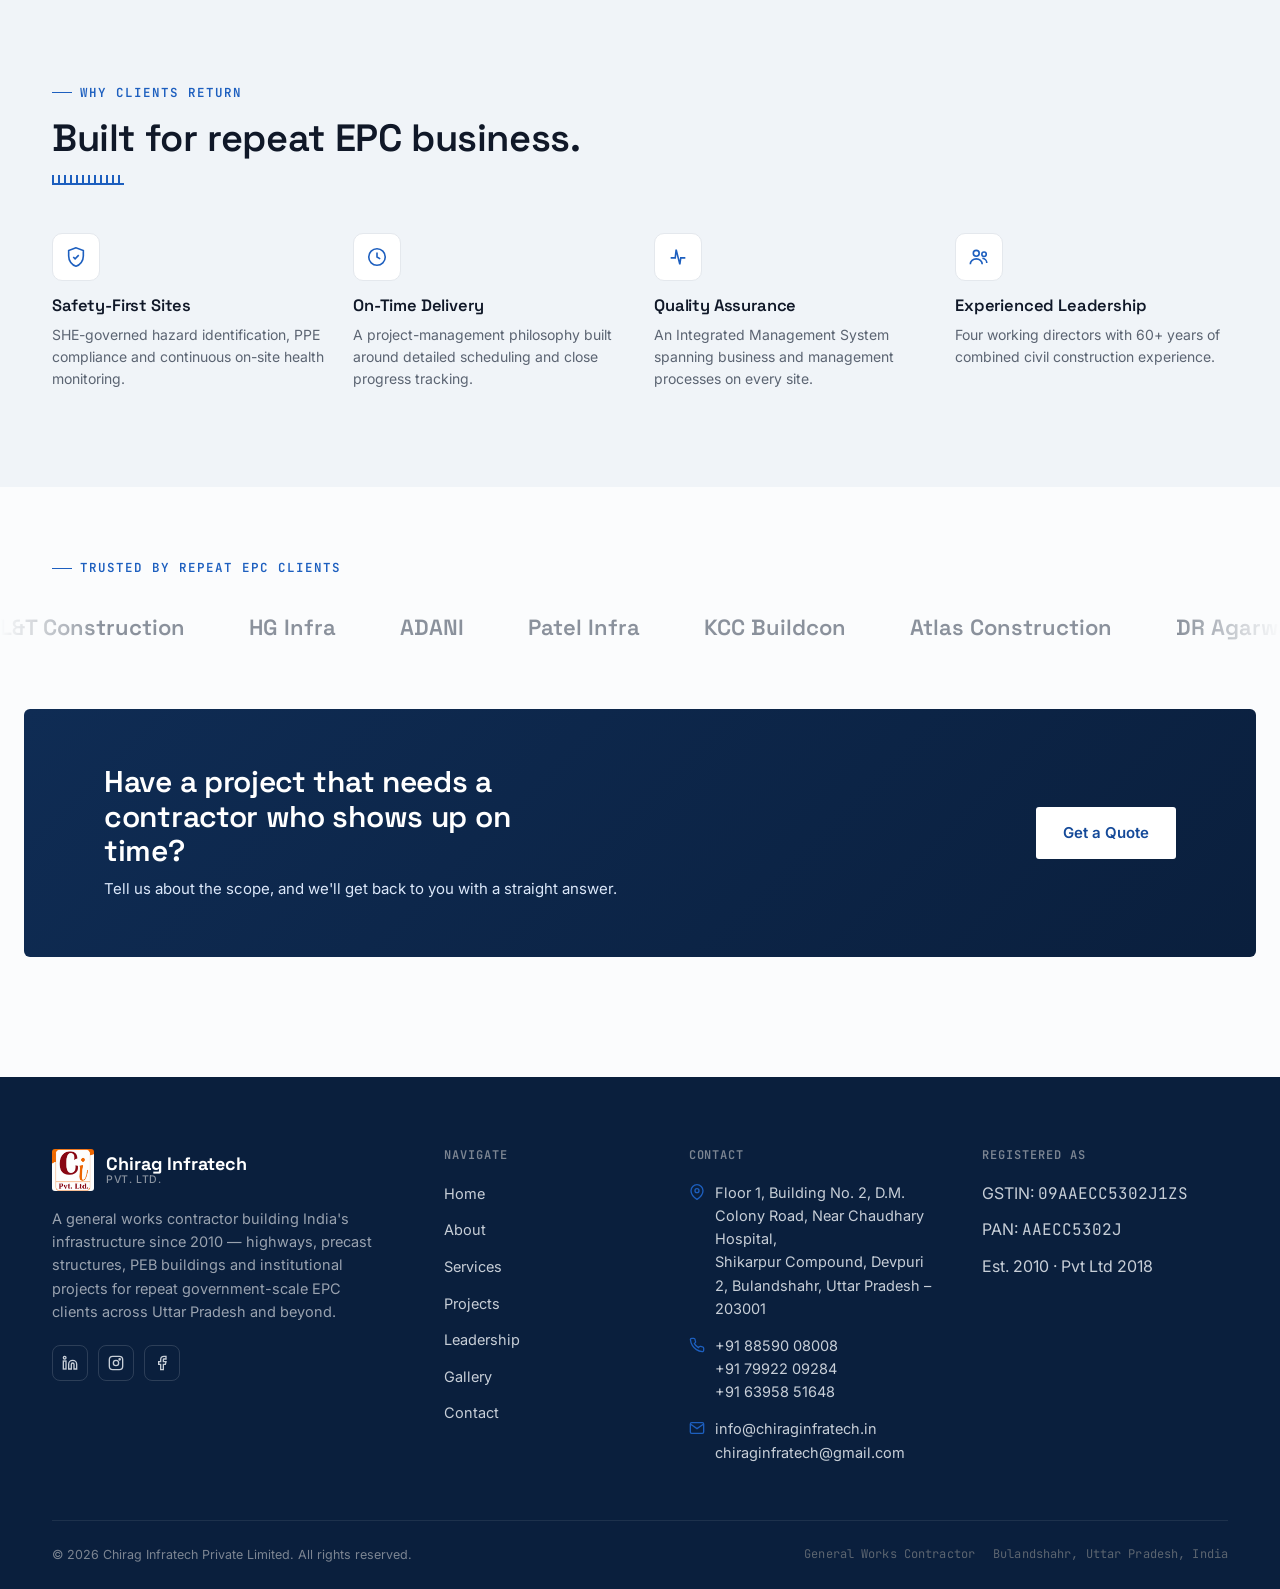
==== commit c099e7b8: "Add info@chiraginfratech.in alongside existing email across all pages" ====
--- a/index.html
+++ b/index.html
@@ -125,7 +125,7 @@
       <span class="stat-label">Combined project value</span>
     </div>
     <div class="stat-item">
-      <span class="stat-num mono" data-count="3">0</span>
+      <span class="stat-num mono" data-count="4">0</span>
       <span class="stat-label">Directors · 60+ yrs combined</span>
     </div>
   </div>
@@ -393,7 +393,7 @@
         </div>
         <div class="footer-contact-item">
           <svg viewBox="0 0 24 24" fill="none" stroke="currentColor" stroke-width="2"><path d="M4 4h16v16H4z" opacity="0"/><path d="M22 6l-10 7L2 6"/><rect x="2" y="4" width="20" height="16" rx="2"/></svg>
-          <a href="mailto:chiraginfratech@gmail.com">chiraginfratech@gmail.com</a>
+          <div><a href="mailto:info@chiraginfratech.in">info@chiraginfratech.in</a><br><a href="mailto:chiraginfratech@gmail.com">chiraginfratech@gmail.com</a></div>
         </div>
       </div>
 
